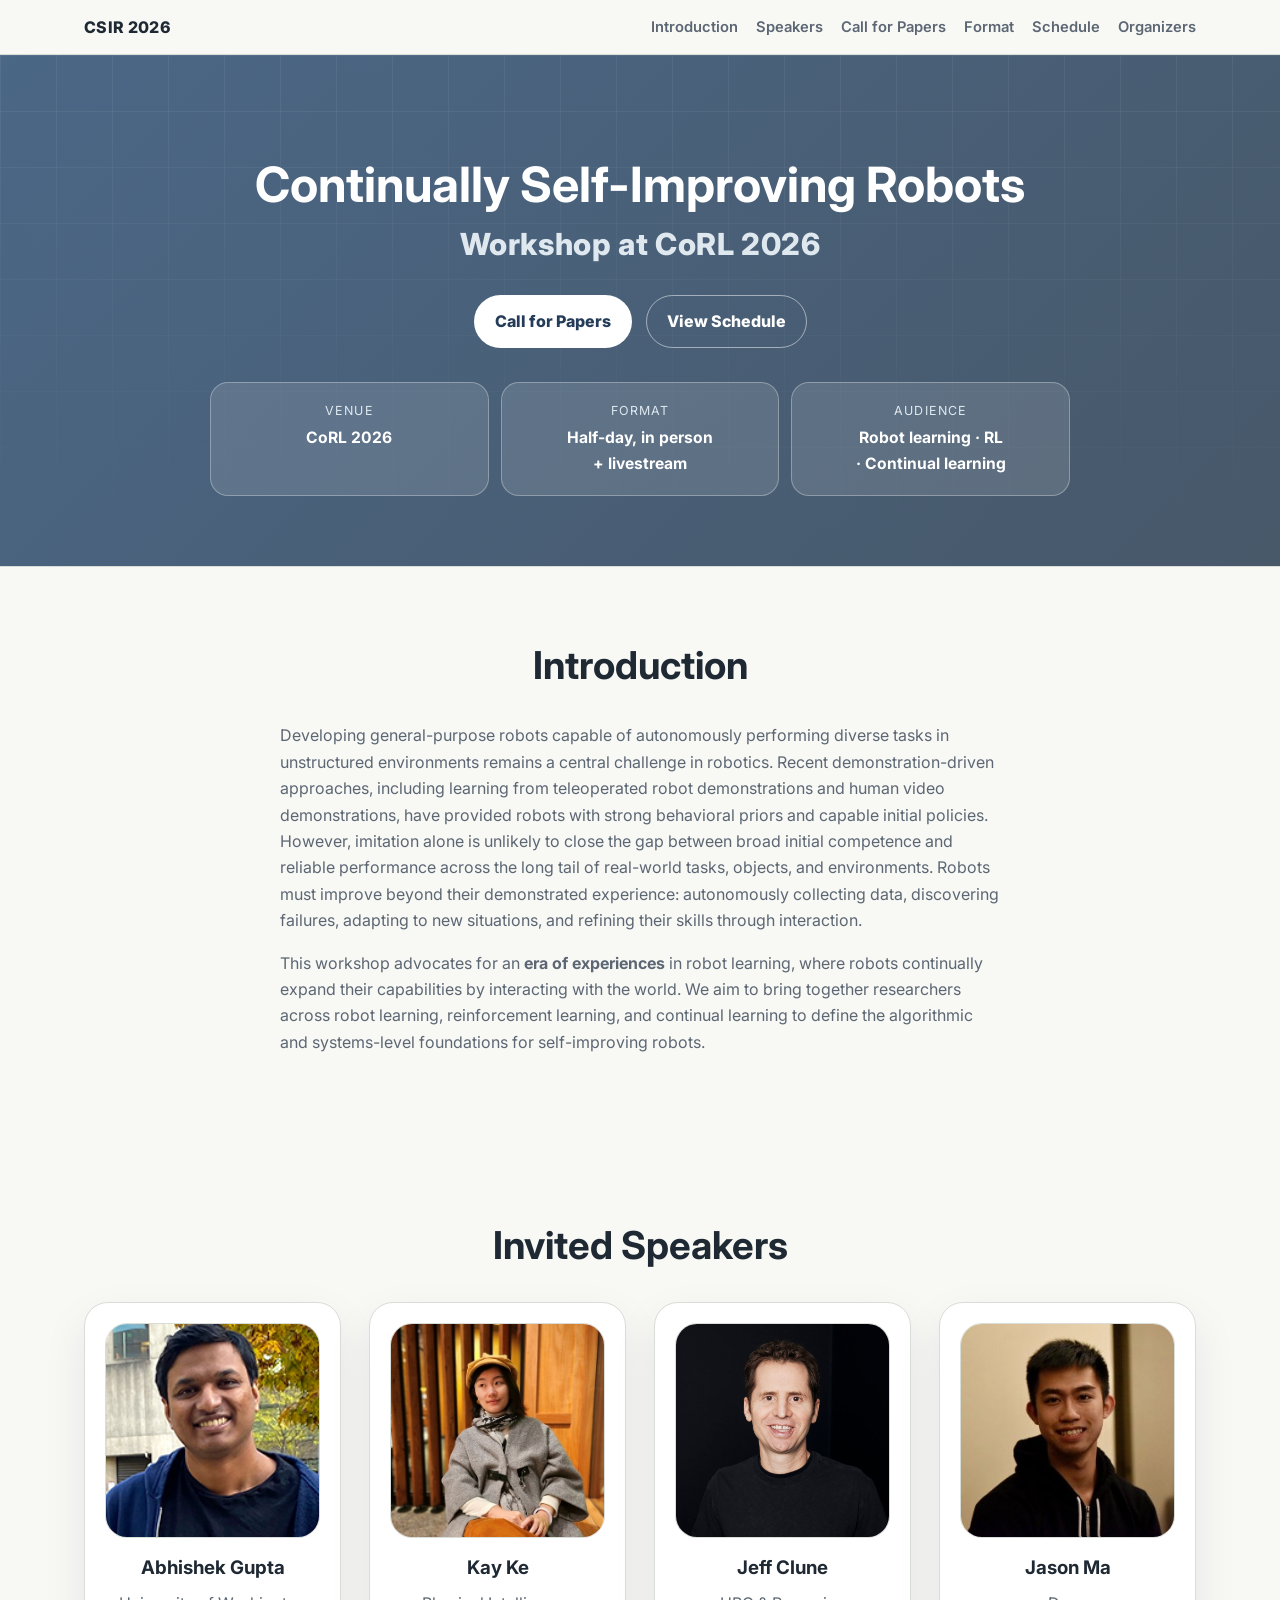
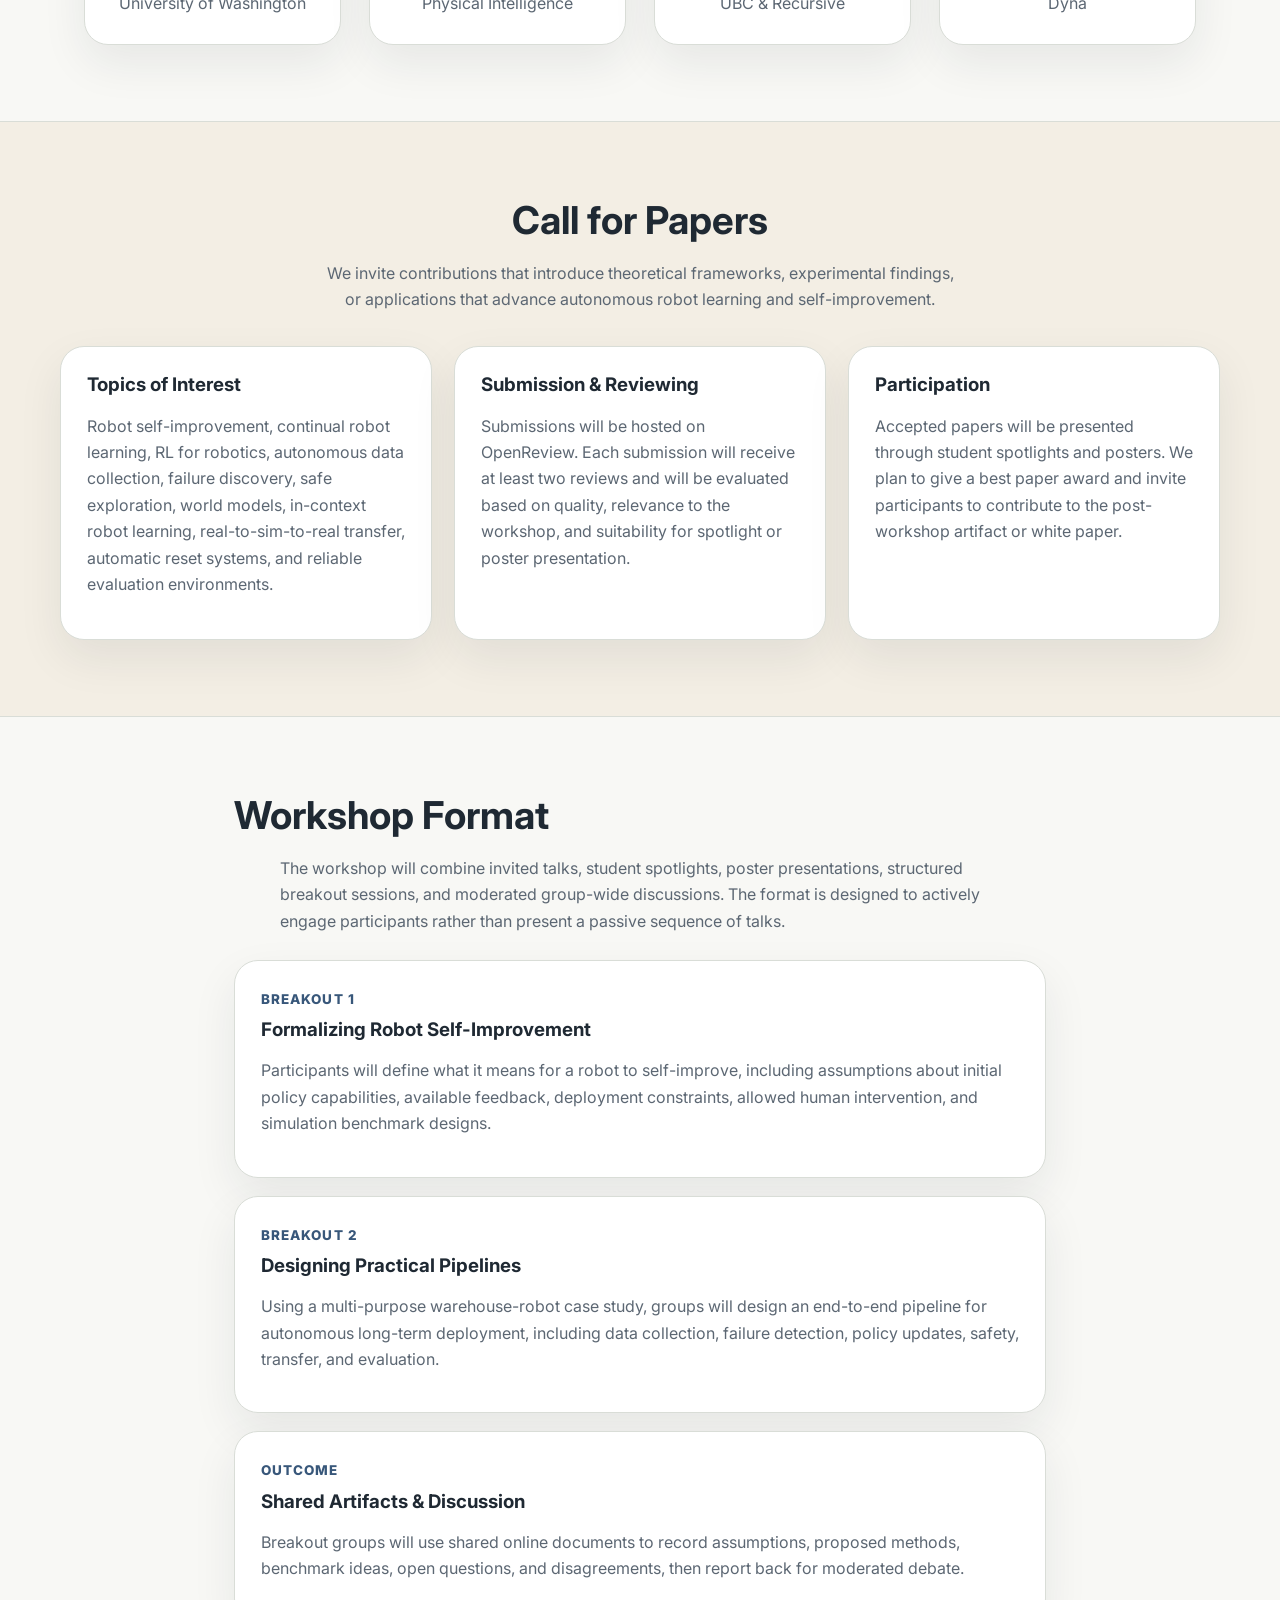
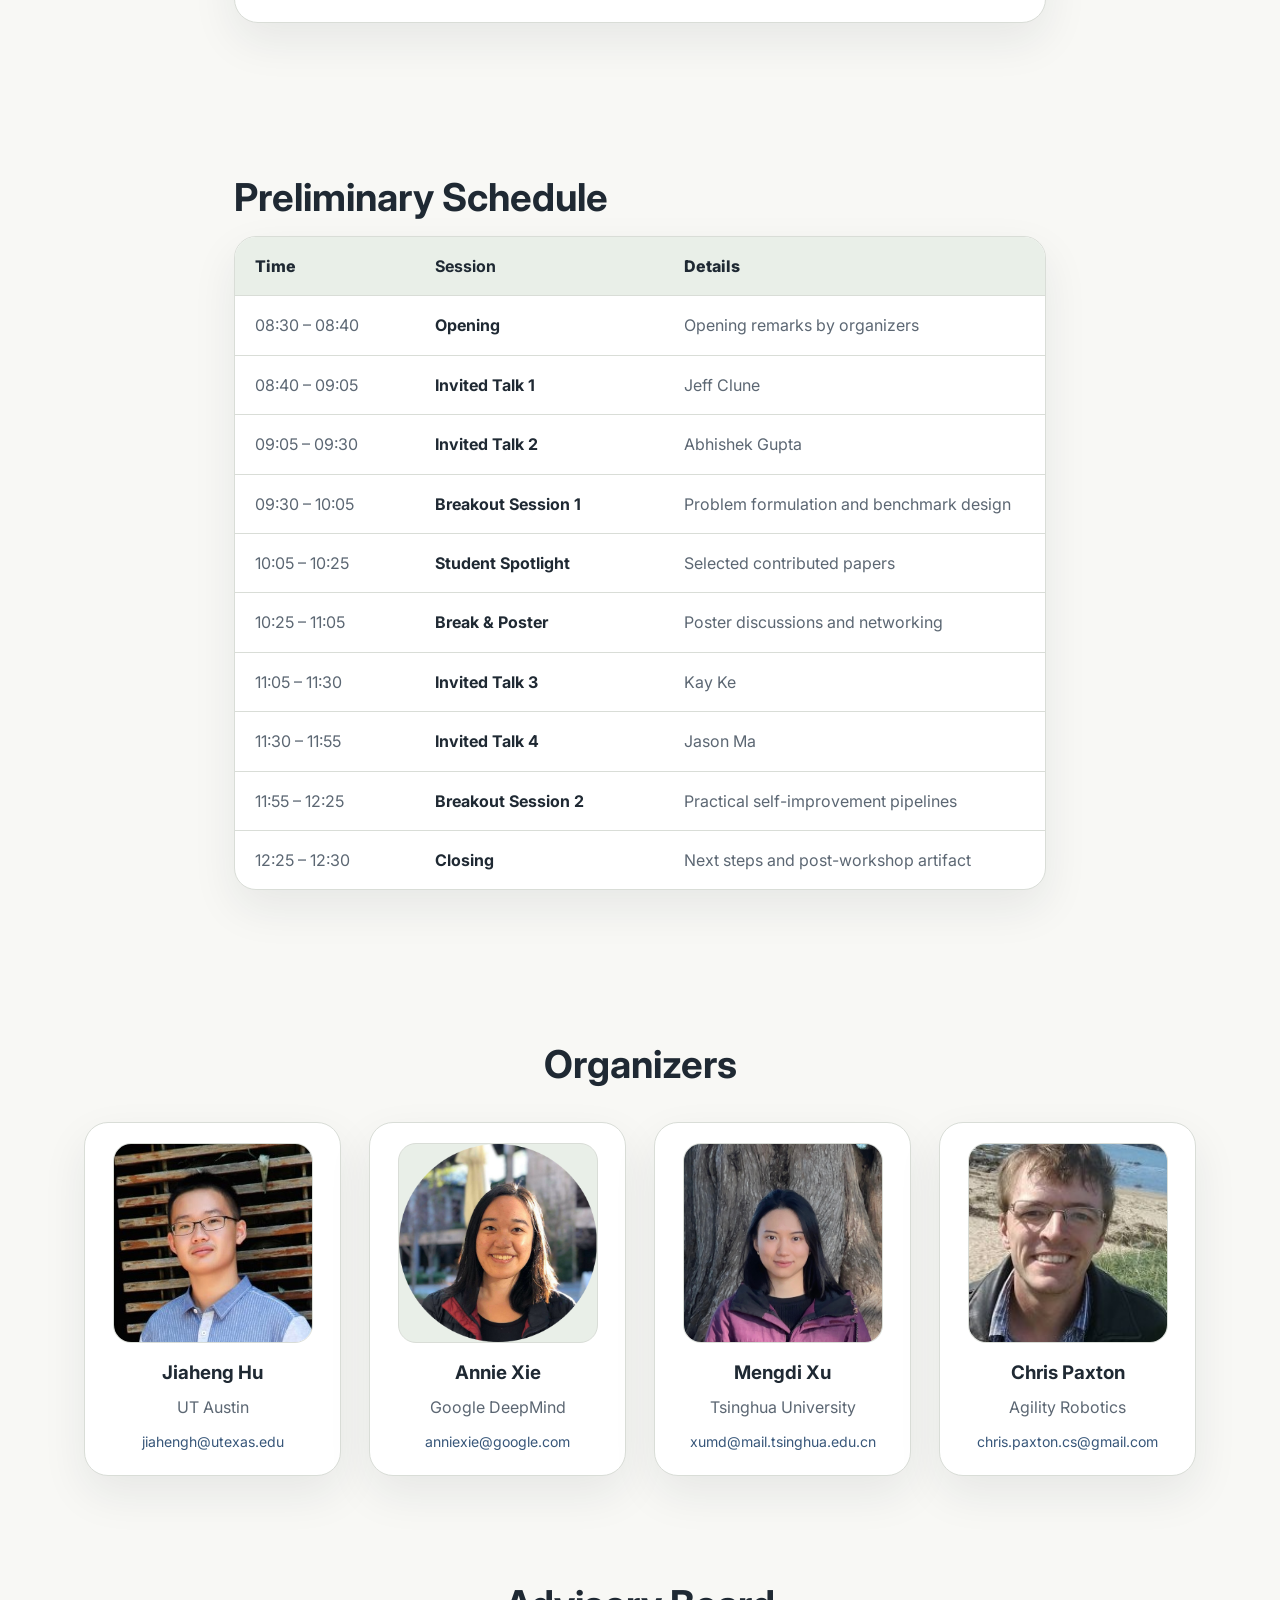
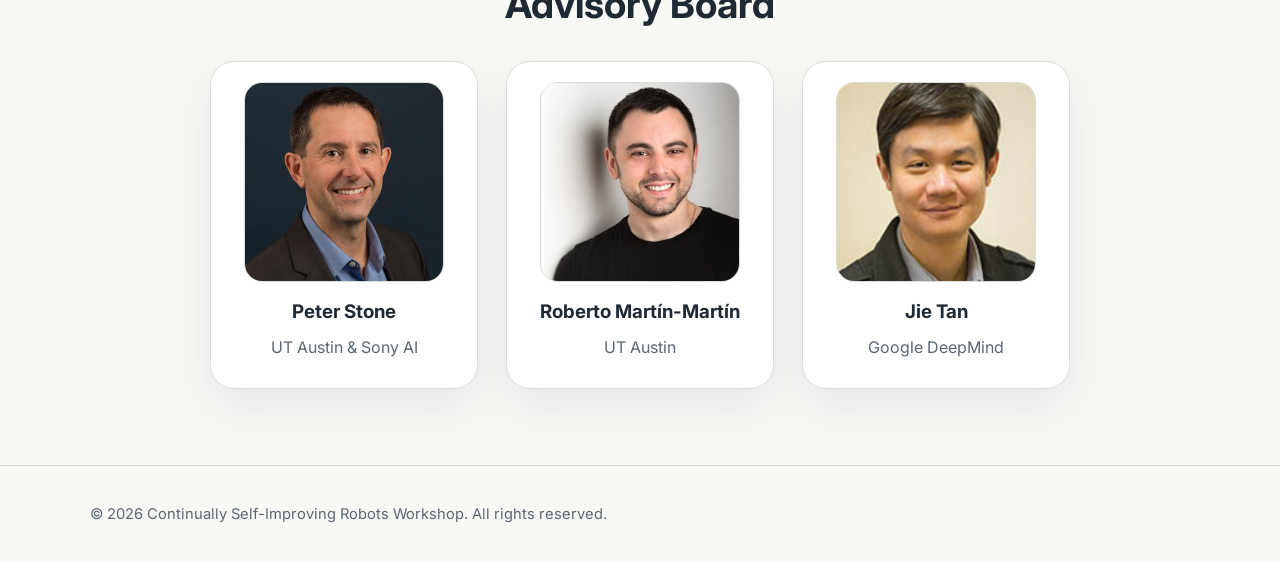
==== index.html @ 2ffcecb0 "update format" ====
<!DOCTYPE html>
<html lang="en">
 <head>
  <meta charset="utf-8"/>
  <meta content="width=device-width, initial-scale=1.0" name="viewport"/>
  <title>
   Continually Self-Improving Robots Workshop | CoRL 2026
  </title>
  <meta content="CoRL 2026 workshop on Continually Self-Improving Robots." name="description"/>
  <link href="https://fonts.googleapis.com" rel="preconnect"/>
  <link crossorigin="" href="https://fonts.gstatic.com" rel="preconnect"/>
  <link href="https://fonts.googleapis.com/css2?family=Inter:wght@400;500;600;700;800&amp;display=swap" rel="stylesheet"/>
  <link href="styles.css" rel="stylesheet"/>
  <style id="headshot-card-style">
   .headshot {
  width: 100%;
  aspect-ratio: 1 / 1;
  object-fit: cover;
  border-radius: 18px;
  border: 1px solid var(--line, #d9ddd7);
  background: var(--accent, #e9efe8);
  margin-bottom: 16px;
  display: block;
}
.speaker-card .headshot {
  border-radius: 22px;
}
.person .avatar {
  display: none;
}
  </style>
 
<style id="larger-headshots">
/* Larger images for speakers, organizers, and advisory board */
.people-grid{
  gap: 28px;
}
.person{
  padding: 20px;
}
.headshot{
  width: 100%;
  max-width: 200px;
  margin: 0 auto 18px auto;
  display:block;
}
.speaker-card .headshot{
  max-width: 320px;
}
.person h3{
  margin-top: 10px;
}
</style>

</head>
 <body>
  <header class="site-header">
   <nav class="navbar">
    <a class="brand" href="#top">
     CSIR 2026
    </a>
    <button aria-expanded="false" aria-label="Toggle navigation" class="nav-toggle">
     ☰
    </button>
    <div class="nav-links">
     <a href="#about">
      Introduction
     </a>
     <!-- <a href="#topics">
      Topics
     </a> -->
     <a href="#speakers">
      Speakers
     </a>
     <a href="#cfp">
      Call for Papers
     </a>
     <a href="#format">
      Format
     </a>
     <a href="#schedule">
      Schedule
     </a>
     <a href="#organizers">
      Organizers
     </a>
    </div>
   </nav>
  </header>
  <main id="top">
   <section class="hero">
    <div aria-hidden="true" class="hero-bg">
    </div>
    <div class="hero-content">
     <h1>
      Continually Self-Improving Robots
     </h1>
     <p class="workshop-title">
      Workshop at CoRL 2026
     </p>
     <div class="hero-actions">
      <a class="button primary" href="#cfp">
       Call for Papers
      </a>
      <a class="button secondary" href="#schedule">
       View Schedule
      </a>
     </div>
     <div class="meta-grid">
      <div>
       <span>
        Venue
       </span>
       <strong>
        CoRL 2026
       </strong>
      </div>
      <div>
       <span>
        Format
       </span>
       <strong>
        Half-day, in person + livestream
       </strong>
      </div>
      <div>
       <span>
        Audience
       </span>
       <strong>
        Robot learning · RL · Continual learning
       </strong>
      </div>
     </div>
    </div>
   </section>
   <section class="section narrow" id="about">
    <div class="section-heading">
     <h2>
      Introduction
     </h2>
    </div>
    <p>
     Developing general-purpose robots capable of autonomously performing diverse tasks in unstructured environments remains a central challenge in robotics. Recent demonstration-driven approaches, including learning from teleoperated robot demonstrations and human video demonstrations, have provided robots with strong behavioral priors and capable initial policies. However, imitation alone is unlikely to close the gap between broad initial competence and reliable performance across the long tail of real-world tasks, objects, and environments. Robots must improve beyond their demonstrated experience: autonomously collecting data, discovering failures, adapting to new situations, and refining their skills through interaction.
    </p>
    <p>
     This workshop advocates for an
     <strong>
      era of experiences
     </strong>
     in robot learning, where robots continually expand their capabilities by interacting with the world. We aim to bring together researchers across robot learning, reinforcement learning, and continual learning to define the algorithmic and systems-level foundations for self-improving robots.
    </p>
   </section>
   <!-- <section class="section" id="topics">
    <div class="section-heading">
     <h2>
      Core Challenges &amp; Research Questions
     </h2>
     <p>
      We focus on two stepping stones toward scalable robot self-improvement.
     </p>
    </div>
    <div class="cards two-col">
     <article class="card">
      <div class="card-number">
       01
      </div>
      <h3>
       Formalizing Robot Self-Improvement
      </h3>
      <p>
       What does it mean for a robot to improve itself after deployment?
      </p>
      <ul>
       <li>
        Initial capabilities and policy assumptions
       </li>
       <li>
        Available feedback: rewards, corrections, language, interaction signals
       </li>
       <li>
        Operational constraints: resets, safety, human intervention, hardware wear
       </li>
       <li>
        Objectives: success, improvement rate, robustness, autonomy, sample efficiency
       </li>
       <li>
        Long-horizon settings: fixed suites, open-ended distributions, continual deployment
       </li>
      </ul>
     </article>
     <article class="card">
      <div class="card-number">
       02
      </div>
      <h3>
       Building Practical Self-Improvement Pipelines
      </h3>
      <p>
       How can the full self-improvement loop be implemented on real robotic systems?
      </p>
      <ul>
       <li>
        Reinforcement learning, online imitation, active learning, and self-supervised learning
       </li>
       <li>
        In-context learning, model-based planning, world models, and autonomous curricula
       </li>
       <li>
        Failure discovery, uncertainty-driven data collection, and data curation
       </li>
       <li>
        Safe exploration, real-to-sim-to-real transfer, logging, resets, and evaluation infrastructure
       </li>
       <li>
        Metrics for autonomy, robustness, safety, generalization, and data efficiency
       </li>
      </ul>
     </article>
    </div>
   </section> -->
   <section class="section" id="speakers">
    <div class="section-heading">
     <h2>
      Invited Speakers
     </h2>
    </div>
    <div class="people-grid">
     <div class="person speaker-card">
      <img alt="Abhishek Gupta headshot" class="headshot" onerror="this.style.display='none'; this.nextElementSibling.style.display='grid';" src="images/abhishek-gupta.jpg"/>
      <div class="avatar">
       AG
      </div>
      <h3>
       Abhishek Gupta
      </h3>
      <p>
       University of Washington
      </p>
     </div>
     <div class="person speaker-card">
      <img alt="Kay Ke headshot" class="headshot" onerror="this.style.display='none'; this.nextElementSibling.style.display='grid';" src="images/kay-ke.jpg"/>
      <div class="avatar">
       KK
      </div>
      <h3>
       Kay Ke
      </h3>
      <p>
       Physical Intelligence
      </p>
     </div>
     <div class="person speaker-card">
      <img alt="Jeff Clune headshot" class="headshot" onerror="this.style.display='none'; this.nextElementSibling.style.display='grid';" src="images/jeff-clune.jpg"/>
      <div class="avatar">
       JC
      </div>
      <h3>
       Jeff Clune
      </h3>
      <p>
       UBC &amp; Recursive
      </p>
     </div>
     <div class="person speaker-card">
      <img alt="Jason Ma headshot" class="headshot" onerror="this.style.display='none'; this.nextElementSibling.style.display='grid';" src="images/jason-ma.jpg"/>
      <div class="avatar">
       JM
      </div>
      <h3>
       Jason Ma
      </h3>
      <p>
       Dyna
      </p>
     </div>
    </div>
   </section>
   <section class="section accent-section" id="cfp">
    <div class="section-heading">
     <h2>
      Call for Papers
     </h2>
     <p>
      We invite contributions that introduce theoretical frameworks, experimental findings, or applications that advance autonomous robot learning and self-improvement.
     </p>
    </div>
    <div class="cards three-col">
     <article class="mini-card">
      <h3>
       Topics of Interest
      </h3>
      <p>
       Robot self-improvement, continual robot learning, RL for robotics, autonomous data collection, failure discovery, safe exploration, world models, in-context robot learning, real-to-sim-to-real transfer, automatic reset systems, and reliable evaluation environments.
      </p>
     </article>
     <article class="mini-card">
      <h3>
       Submission &amp; Reviewing
      </h3>
      <p>
       Submissions will be hosted on OpenReview. Each submission will receive at least two reviews and will be evaluated based on quality, relevance to the workshop, and suitability for spotlight or poster presentation.
      </p>
     </article>
     <article class="mini-card">
      <h3>
       Participation
      </h3>
      <p>
       Accepted papers will be presented through student spotlights and posters. We plan to give a best paper award and invite participants to contribute to the post-workshop artifact or white paper.
      </p>
     </article>
    </div>
   </section>
   <section class="section narrow" id="format">
    <h2>
     Workshop Format
    </h2>
    <p>
     The workshop will combine invited talks, student spotlights, poster presentations, structured breakout sessions, and moderated group-wide discussions. The format is designed to actively engage participants rather than present a passive sequence of talks.
    </p>
    <div class="timeline">
     <div class="timeline-item">
      <span>
       Breakout 1
      </span>
      <h3>
       Formalizing Robot Self-Improvement
      </h3>
      <p>
       Participants will define what it means for a robot to self-improve, including assumptions about initial policy capabilities, available feedback, deployment constraints, allowed human intervention, and simulation benchmark designs.
      </p>
     </div>
     <div class="timeline-item">
      <span>
       Breakout 2
      </span>
      <h3>
       Designing Practical Pipelines
      </h3>
      <p>
       Using a multi-purpose warehouse-robot case study, groups will design an end-to-end pipeline for autonomous long-term deployment, including data collection, failure detection, policy updates, safety, transfer, and evaluation.
      </p>
     </div>
     <div class="timeline-item">
      <span>
       Outcome
      </span>
      <h3>
       Shared Artifacts &amp; Discussion
      </h3>
      <p>
       Breakout groups will use shared online documents to record assumptions, proposed methods, benchmark ideas, open questions, and disagreements, then report back for moderated debate.
      </p>
     </div>
    </div>
   </section>
   <section class="section narrow" id="schedule">
    <h2>
     Preliminary Schedule
    </h2>
    <div aria-label="Workshop schedule" class="schedule-table" role="table">
     <div class="schedule-row header" role="row">
      <div>
       Time
      </div>
      <div>
       Session
      </div>
      <div>
       Details
      </div>
     </div>
     <div class="schedule-row">
      <div>
       08:30 – 08:40
      </div>
      <div>
       Opening
      </div>
      <div>
       Opening remarks by organizers
      </div>
     </div>
     <div class="schedule-row">
      <div>
       08:40 – 09:05
      </div>
      <div>
       Invited Talk 1
      </div>
      <div>
       Jeff Clune
      </div>
     </div>
     <div class="schedule-row">
      <div>
       09:05 – 09:30
      </div>
      <div>
       Invited Talk 2
      </div>
      <div>
       Abhishek Gupta
      </div>
     </div>
     <div class="schedule-row">
      <div>
       09:30 – 10:05
      </div>
      <div>
       Breakout Session 1
      </div>
      <div>
       Problem formulation and benchmark design
      </div>
     </div>
     <div class="schedule-row">
      <div>
       10:05 – 10:25
      </div>
      <div>
       Student Spotlight
      </div>
      <div>
       Selected contributed papers
      </div>
     </div>
     <div class="schedule-row">
      <div>
       10:25 – 11:05
      </div>
      <div>
       Break &amp; Poster
      </div>
      <div>
       Poster discussions and networking
      </div>
     </div>
     <div class="schedule-row">
      <div>
       11:05 – 11:30
      </div>
      <div>
       Invited Talk 3
      </div>
      <div>
       Kay Ke
      </div>
     </div>
     <div class="schedule-row">
      <div>
       11:30 – 11:55
      </div>
      <div>
       Invited Talk 4
      </div>
      <div>
       Jason Ma
      </div>
     </div>
     <div class="schedule-row">
      <div>
       11:55 – 12:25
      </div>
      <div>
       Breakout Session 2
      </div>
      <div>
       Practical self-improvement pipelines
      </div>
     </div>
     <div class="schedule-row">
      <div>
       12:25 – 12:30
      </div>
      <div>
       Closing
      </div>
      <div>
       Next steps and post-workshop artifact
      </div>
     </div>
    </div>
   </section>
   <section class="section" id="organizers">
    <div class="section-heading">
     <h2>
      Organizers
     </h2>
    </div>
    <div class="people-grid">
     <div class="person">
      <img alt="Jiaheng Hu headshot" class="headshot" onerror="this.style.display='none'; this.nextElementSibling.style.display='grid';" src="images/jiaheng-hu.jpg"/>
      <div class="avatar">
       JH
      </div>
      <h3>
       Jiaheng Hu
      </h3>
      <p>
       UT Austin
      </p>
      <a href="mailto:jiahengh@utexas.edu">
       jiahengh@utexas.edu
      </a>
     </div>
     <div class="person">
      <img alt="Annie Xie headshot" class="headshot" onerror="this.style.display='none'; this.nextElementSibling.style.display='grid';" src="images/annie-xie.jpg"/>
      <div class="avatar">
       AX
      </div>
      <h3>
       Annie Xie
      </h3>
      <p>
       Google DeepMind
      </p>
      <a href="mailto:anniexie@google.com">
       anniexie@google.com
      </a>
     </div>
     <div class="person">
      <img alt="Mengdi Xu headshot" class="headshot" onerror="this.style.display='none'; this.nextElementSibling.style.display='grid';" src="images/mengdi-xu.jpg"/>
      <div class="avatar">
       MX
      </div>
      <h3>
       Mengdi Xu
      </h3>
      <p>
       Tsinghua University
      </p>
      <a href="mailto:xumd@mail.tsinghua.edu.cn">
       xumd@mail.tsinghua.edu.cn
      </a>
     </div>
     <div class="person">
      <img alt="Chris Paxton headshot" class="headshot" onerror="this.style.display='none'; this.nextElementSibling.style.display='grid';" src="images/chris-paxton.jpg"/>
      <div class="avatar">
       CP
      </div>
      <h3>
       Chris Paxton
      </h3>
      <p>
       Agility Robotics
      </p>
      <a href="mailto:chris.paxton.cs@gmail.com">
       chris.paxton.cs@gmail.com
      </a>
     </div>
    </div>
   </section>
   <section class="section compact" id="advisory">
    <div class="section-heading">
     <h2>
      Advisory Board
     </h2>
    </div>
    <div class="people-grid advisory-grid">
     <div class="person">
      <img alt="Peter Stone headshot" class="headshot" onerror="this.style.display='none'; this.nextElementSibling.style.display='grid';" src="images/peter-stone.jpg"/>
      <div class="avatar">
       PS
      </div>
      <h3>
       Peter Stone
      </h3>
      <p>
       UT Austin &amp; Sony AI
      </p>
     </div>
     <div class="person">
      <img alt="Roberto Martín-Martín headshot" class="headshot" onerror="this.style.display='none'; this.nextElementSibling.style.display='grid';" src="images/roberto.jpg"/>
      <div class="avatar">
       RM
      </div>
      <h3>
       Roberto Martín-Martín
      </h3>
      <p>
       UT Austin
      </p>
     </div>
     <div class="person">
      <img alt="Jie Tan headshot" class="headshot" onerror="this.style.display='none'; this.nextElementSibling.style.display='grid';" src="images/jie-tan.jpg"/>
      <div class="avatar">
       JT
      </div>
      <h3>
       Jie Tan
      </h3>
      <p>
       Google DeepMind
      </p>
     </div>
    </div>
   </section>
  </main>
  <footer class="footer">
   <p>
    © 2026 Continually Self-Improving Robots Workshop. All rights reserved.
   </p>
  </footer>
  <script src="script.js">
  </script>
 </body>
</html>
---- styles.css ----
:root {
  --bg: #f8f8f5;
  --paper: #ffffff;
  --ink: #1f2933;
  --muted: #5c6773;
  --line: #d9ddd7;
  --primary: #38577a;
  --primary-dark: #243c5a;
  --accent: #e9efe8;
  --warm: #f3eee4;
  --shadow: 0 18px 45px rgba(31, 41, 51, 0.08);
}

* { box-sizing: border-box; }
html { scroll-behavior: smooth; }
body {
  margin: 0;
  font-family: "Inter", Arial, sans-serif;
  color: var(--ink);
  background: var(--bg);
  line-height: 1.65;
}
h1, h2, h3, .subtitle, .section-heading p, .meta-grid strong {
  text-wrap: balance;
}
p, li {
  text-wrap: pretty;
}
a { color: var(--primary); text-decoration: none; }
a:hover { color: var(--primary-dark); }

.site-header {
  position: sticky;
  top: 0;
  z-index: 10;
  background: rgba(248, 248, 245, 0.92);
  backdrop-filter: blur(14px);
  border-bottom: 1px solid var(--line);
}
.navbar {
  max-width: 1160px;
  margin: 0 auto;
  padding: 14px 24px;
  display: flex;
  align-items: center;
  justify-content: space-between;
  gap: 24px;
}
.brand { font-weight: 800; letter-spacing: 0.02em; color: var(--ink); }
.nav-links { display: flex; flex-wrap: wrap; gap: 18px; font-size: 0.92rem; font-weight: 600; }
.nav-links a { color: var(--muted); }
.nav-links a:hover { color: var(--primary-dark); }
.nav-toggle { display: none; border: 0; background: transparent; font-size: 1.5rem; }

.hero {
  position: relative;
  overflow: hidden;
  padding: 104px 24px 70px;
  border-bottom: 1px solid var(--line);
  background:
    linear-gradient(135deg, rgba(56, 87, 122, 0.90), rgba(42, 62, 82, 0.86)),
    radial-gradient(circle at 18% 22%, rgba(255,255,255,0.22), transparent 28%),
    linear-gradient(45deg, transparent 47%, rgba(255,255,255,0.08) 48%, rgba(255,255,255,0.08) 52%, transparent 53%);
  color: white;
}
.hero-bg {
  position: absolute;
  inset: 0;
  opacity: 0.22;
  background-image:
    linear-gradient(rgba(255,255,255,0.28) 1px, transparent 1px),
    linear-gradient(90deg, rgba(255,255,255,0.28) 1px, transparent 1px);
  background-size: 56px 56px;
  mask-image: linear-gradient(to bottom, black, transparent 95%);
}
.hero-content { position: relative; max-width: 1160px; margin: 0 auto; text-align: center; }
.eyebrow { margin: 0 0 12px; font-weight: 800; letter-spacing: 0.13em; text-transform: uppercase; color: #dfe8ef; }
.workshop-title {
  margin: 16px auto 0;
  color: #dfe8ef;
  font-size: clamp(1.2rem, 2.4vw, 1.9rem);
  font-weight: 800;
  letter-spacing: 0.02em;
  line-height: 1.1;
  text-align: center;
}
h1 { margin: 0; font-size: clamp(1.9rem, 3.8vw, 3.2rem); line-height: 1.08; }
.subtitle { margin: 24px auto 0; max-width: 860px; font-size: clamp(1.06rem, 1.8vw, 1.22rem); color: #edf2f5; }
.hero-actions { margin: 34px 0 30px; display: flex; justify-content: center; gap: 14px; flex-wrap: wrap; }
.button { display: inline-flex; align-items: center; justify-content: center; padding: 12px 20px; border-radius: 999px; font-weight: 800; border: 1px solid rgba(255,255,255,0.5); }
.button.primary { background: #fff; color: var(--primary-dark); }
.button.secondary { color: #fff; }
.meta-grid { margin: 34px auto 0; display: grid; grid-template-columns: repeat(3, 1fr); gap: 12px; max-width: 860px; }
.meta-grid div { padding: 18px; border: 1px solid rgba(255,255,255,0.3); border-radius: 18px; background: rgba(255,255,255,0.12); }
.meta-grid span { display: block; font-size: 0.78rem; letter-spacing: 0.09em; text-transform: uppercase; color: #dfe8ef; }
.meta-grid strong { display: block; margin-top: 4px; font-size: 0.98rem; }

.section { max-width: 1160px; margin: 0 auto; padding: 76px 24px; }
.section.narrow { max-width: 860px; }
.section.compact { padding-top: 30px; }
.section-heading { text-align: center; max-width: 760px; margin: 0 auto 34px; }
h2 { margin: 0 0 16px; font-size: clamp(1.8rem, 3.6vw, 2.4rem); line-height: 1.18; }
h3 { margin: 0 0 10px; line-height: 1.25; }
p { color: var(--muted); max-width: 72ch; }
.section.narrow > p { margin-left: auto; margin-right: auto; }
.card p, .mini-card p, .timeline-item p, .person p, .section-heading p { max-width: none; }
.section > p:first-of-type { margin-top: 0; }

.cards { display: grid; gap: 22px; }
.two-col { grid-template-columns: repeat(2, minmax(0, 1fr)); }
.three-col { grid-template-columns: repeat(3, minmax(0, 1fr)); }
.card, .mini-card, .person, .timeline-item {
  background: var(--paper);
  border: 1px solid var(--line);
  border-radius: 24px;
  box-shadow: var(--shadow);
}
.card { padding: 30px; }
.card-number { width: 42px; height: 42px; border-radius: 50%; display: grid; place-items: center; background: var(--accent); color: var(--primary-dark); font-weight: 800; margin-bottom: 18px; }
ul { padding-left: 19px; color: var(--muted); }
li { margin-bottom: 8px; }
.accent-section { max-width: none; background: var(--warm); border-top: 1px solid var(--line); border-bottom: 1px solid var(--line); }
.accent-section .section-heading, .accent-section .cards { max-width: 1160px; margin-left: auto; margin-right: auto; }
.mini-card { padding: 26px; }

.timeline { display: grid; gap: 18px; margin-top: 26px; }
.timeline-item { padding: 24px 26px; }
.timeline-item span { display: inline-block; margin-bottom: 8px; color: var(--primary); font-weight: 800; font-size: 0.84rem; letter-spacing: 0.08em; text-transform: uppercase; }

.placeholder-grid, .people-grid { display: grid; grid-template-columns: repeat(4, minmax(0, 1fr)); gap: 18px; }
.person { padding: 24px; text-align: center; }
.person.small { box-shadow: none; }
.avatar { width: 70px; height: 70px; border-radius: 50%; display: grid; place-items: center; margin: 0 auto 16px; background: var(--accent); color: var(--primary-dark); font-weight: 800; }
.placeholder .avatar { background: #eef0ef; color: #79828b; }
.person p { margin: 0 0 8px; }
.person a { font-size: 0.88rem; overflow-wrap: anywhere; }
.advisory-grid {
  max-width: 860px;
  margin: 0 auto;
  grid-template-columns: repeat(3, minmax(0, 1fr));
}

.schedule-table { overflow: hidden; border: 1px solid var(--line); border-radius: 22px; background: var(--paper); box-shadow: var(--shadow); }
.schedule-row { display: grid; grid-template-columns: 0.95fr 1.35fr 2fr; gap: 18px; padding: 16px 20px; border-bottom: 1px solid var(--line); color: var(--muted); }
.schedule-row:last-child { border-bottom: 0; }
.schedule-row.header { background: var(--accent); color: var(--ink); font-weight: 800; }
.schedule-row div:nth-child(2) { color: var(--ink); font-weight: 700; }
.schedule-row.header div:nth-child(2) { color: var(--ink); }

.footer { text-align: center; padding: 36px 24px; border-top: 1px solid var(--line); color: var(--muted); }
.footer p { margin: 0; font-size: 0.92rem; }

@media (max-width: 850px) {
  .nav-toggle { display: block; }
  .nav-links { display: none; width: 100%; flex-direction: column; padding-top: 14px; }
  .nav-links.open { display: flex; }
  .navbar { flex-wrap: wrap; }
  .meta-grid, .two-col, .three-col, .placeholder-grid, .people-grid, .advisory-grid { grid-template-columns: 1fr; }
  .schedule-row { grid-template-columns: 1fr; gap: 3px; }
  .hero { padding-top: 84px; }
}

@media (min-width: 980px) {
  h1, .subtitle { white-space: nowrap; }
}
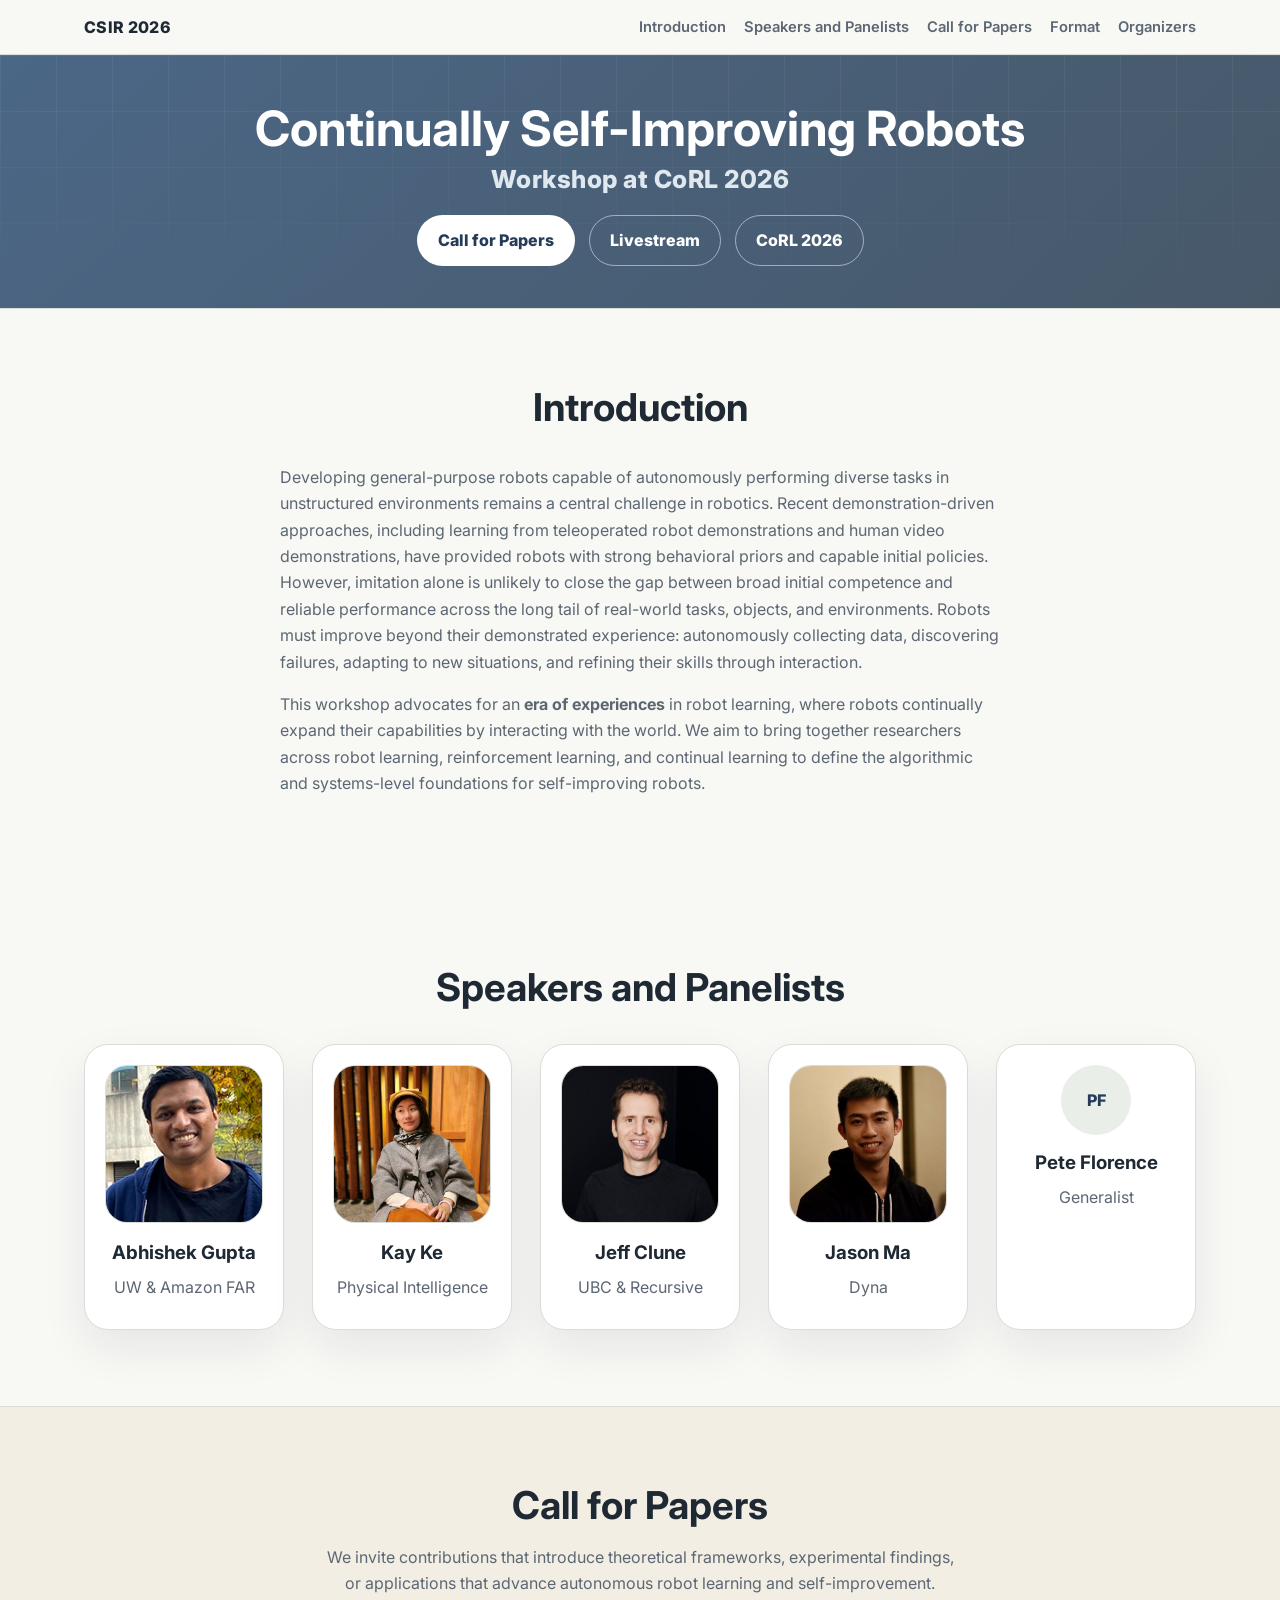
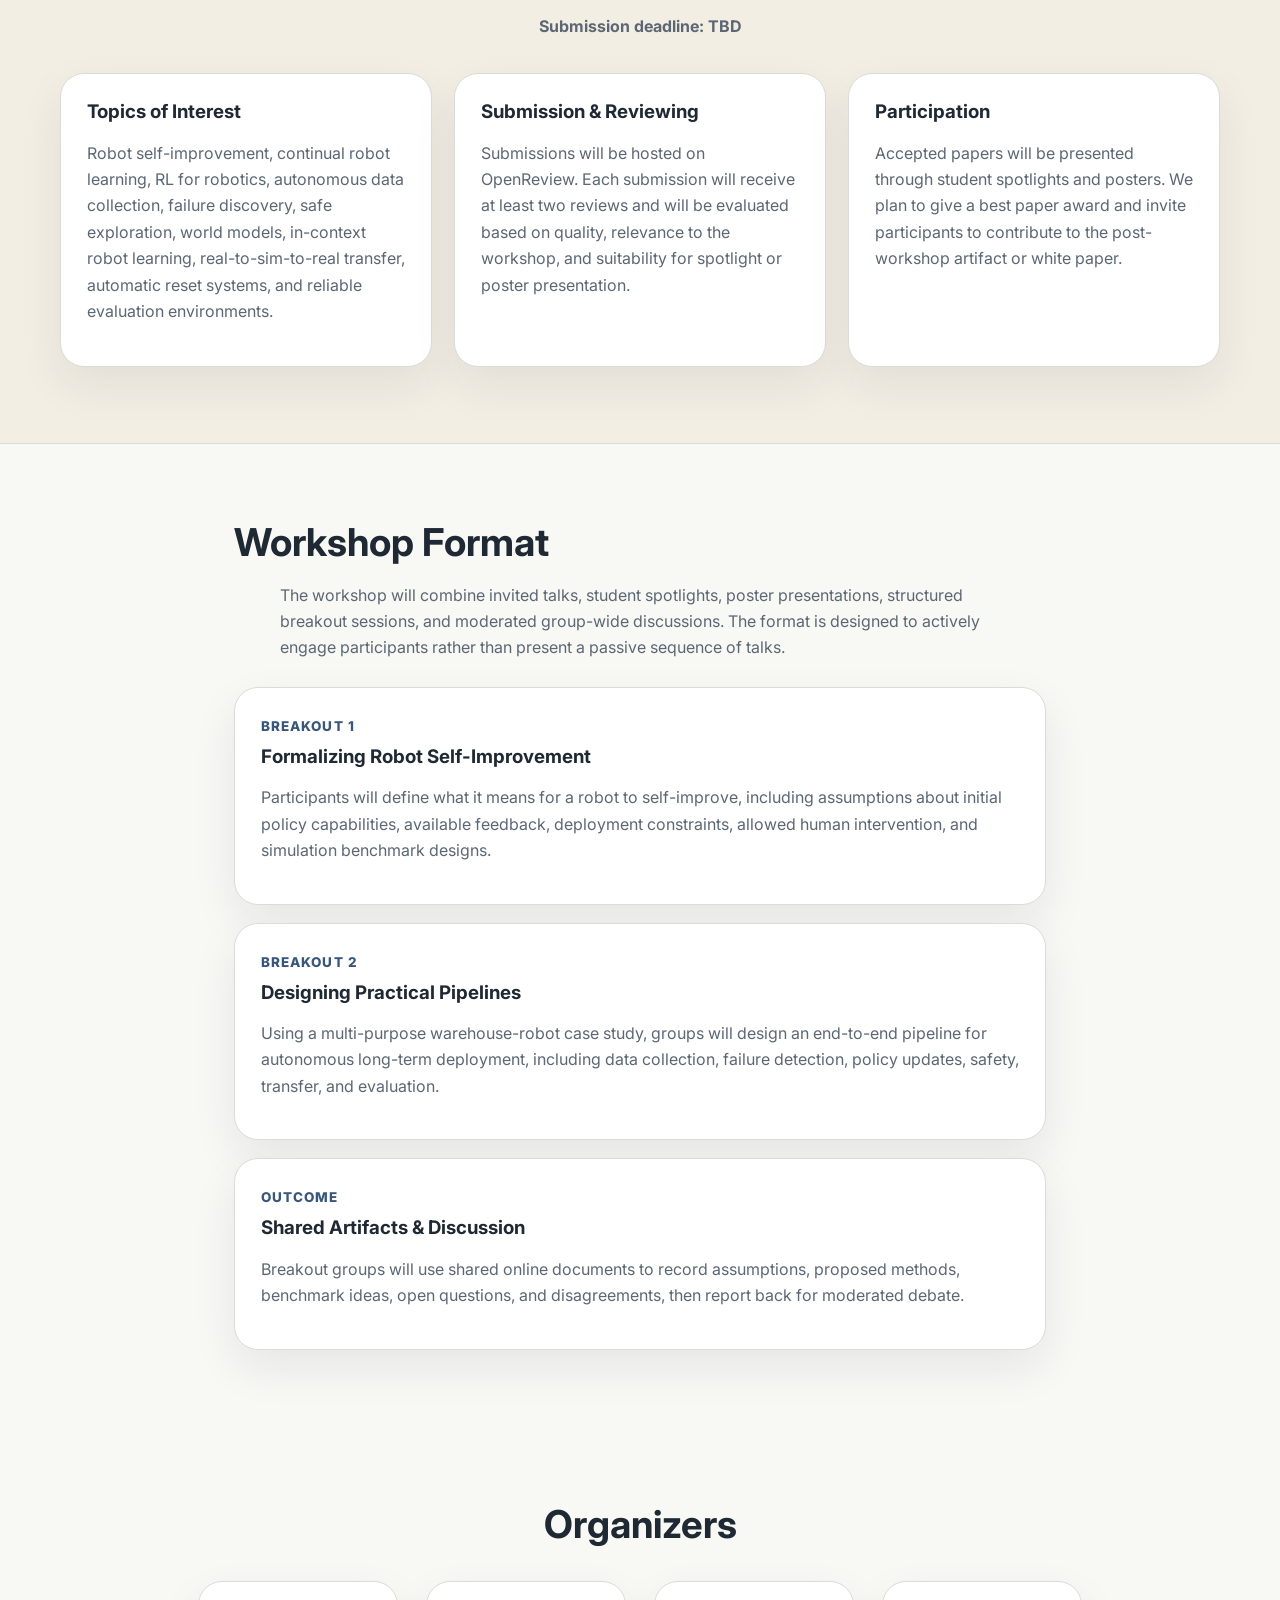
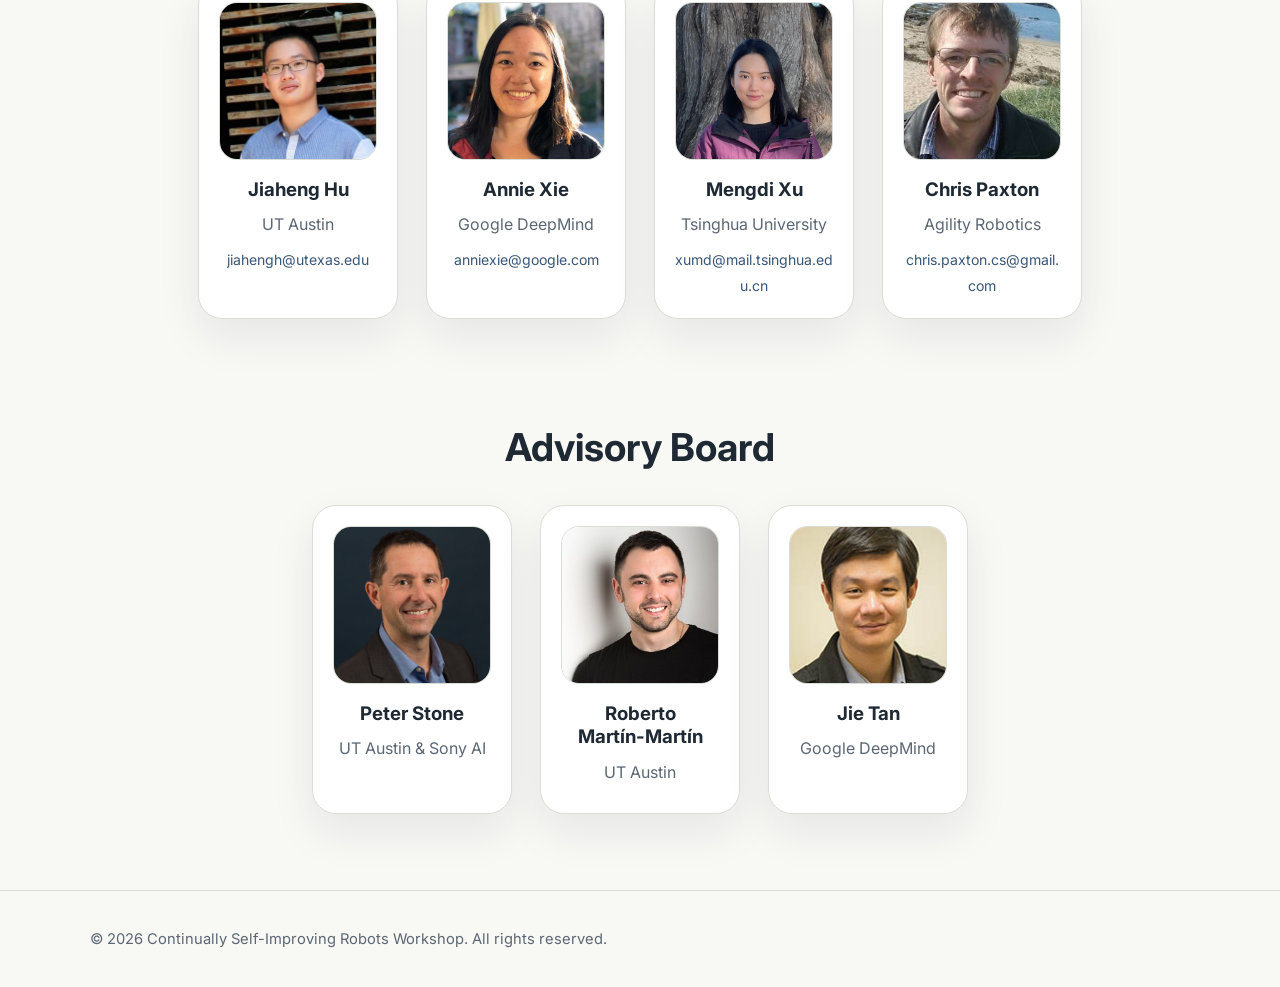
==== commit 84f872de: "update" ====
--- a/index.html
+++ b/index.html
@@ -40,12 +40,12 @@
 }
 .headshot{
   width: 100%;
-  max-width: 200px;
+  max-width: 160px;
   margin: 0 auto 18px auto;
   display:block;
 }
 .speaker-card .headshot{
-  max-width: 320px;
+  max-width: 160px;
 }
 .person h3{
   margin-top: 10px;
@@ -70,7 +70,7 @@
       Topics
      </a> -->
      <a href="#speakers">
-      Speakers
+      Speakers and Panelists
      </a>
      <a href="#cfp">
       Call for Papers
@@ -78,9 +78,9 @@
      <a href="#format">
       Format
      </a>
-     <a href="#schedule">
+     <!-- <a href="#schedule">
       Schedule
-     </a>
+     </a> -->
      <a href="#organizers">
       Organizers
      </a>
@@ -102,35 +102,15 @@
       <a class="button primary" href="#cfp">
        Call for Papers
       </a>
-      <a class="button secondary" href="#schedule">
+      <a class="button secondary" href="">
+       Livestream
+      </a>
+      <a class="button secondary" href="https://2026.corl.org/" rel="noopener noreferrer" target="_blank">
+       CoRL 2026
+      </a>
+      <!-- <a class="button secondary" href="#schedule">
        View Schedule
-      </a>
-     </div>
-     <div class="meta-grid">
-      <div>
-       <span>
-        Venue
-       </span>
-       <strong>
-        CoRL 2026
-       </strong>
-      </div>
-      <div>
-       <span>
-        Format
-       </span>
-       <strong>
-        Half-day, in person + livestream
-       </strong>
-      </div>
-      <div>
-       <span>
-        Audience
-       </span>
-       <strong>
-        Robot learning · RL · Continual learning
-       </strong>
-      </div>
+      </a> -->
      </div>
     </div>
    </section>
@@ -222,7 +202,7 @@
    <section class="section" id="speakers">
     <div class="section-heading">
      <h2>
-      Invited Speakers
+      Speakers and Panelists
      </h2>
     </div>
     <div class="people-grid">
@@ -235,7 +215,7 @@
        Abhishek Gupta
       </h3>
       <p>
-       University of Washington
+       UW & Amazon FAR
       </p>
      </div>
      <div class="person speaker-card">
@@ -274,6 +254,18 @@
        Dyna
       </p>
      </div>
+     <div class="person speaker-card">
+      <img alt="Pete Florence headshot" class="headshot" onerror="this.style.display='none'; this.nextElementSibling.style.display='grid';" src="https://www.peteflorence.com/img/pete-crop-compressed.jpg"/>
+      <div class="avatar">
+       PF
+      </div>
+      <h3>
+       Pete Florence
+      </h3>
+      <p>
+       Generalist
+      </p>
+     </div>
     </div>
    </section>
    <section class="section accent-section" id="cfp">
@@ -283,6 +275,9 @@
      </h2>
      <p>
       We invite contributions that introduce theoretical frameworks, experimental findings, or applications that advance autonomous robot learning and self-improvement.
+     </p>
+     <p>
+      <strong>Submission deadline: TBD</strong>
      </p>
     </div>
     <div class="cards three-col">
@@ -355,134 +350,14 @@
      </div>
     </div>
    </section>
-   <section class="section narrow" id="schedule">
+   <!-- <section class="section narrow" id="schedule">
     <h2>
-     Preliminary Schedule
+     Schedule
     </h2>
-    <div aria-label="Workshop schedule" class="schedule-table" role="table">
-     <div class="schedule-row header" role="row">
-      <div>
-       Time
-      </div>
-      <div>
-       Session
-      </div>
-      <div>
-       Details
-      </div>
-     </div>
-     <div class="schedule-row">
-      <div>
-       08:30 – 08:40
-      </div>
-      <div>
-       Opening
-      </div>
-      <div>
-       Opening remarks by organizers
-      </div>
-     </div>
-     <div class="schedule-row">
-      <div>
-       08:40 – 09:05
-      </div>
-      <div>
-       Invited Talk 1
-      </div>
-      <div>
-       Jeff Clune
-      </div>
-     </div>
-     <div class="schedule-row">
-      <div>
-       09:05 – 09:30
-      </div>
-      <div>
-       Invited Talk 2
-      </div>
-      <div>
-       Abhishek Gupta
-      </div>
-     </div>
-     <div class="schedule-row">
-      <div>
-       09:30 – 10:05
-      </div>
-      <div>
-       Breakout Session 1
-      </div>
-      <div>
-       Problem formulation and benchmark design
-      </div>
-     </div>
-     <div class="schedule-row">
-      <div>
-       10:05 – 10:25
-      </div>
-      <div>
-       Student Spotlight
-      </div>
-      <div>
-       Selected contributed papers
-      </div>
-     </div>
-     <div class="schedule-row">
-      <div>
-       10:25 – 11:05
-      </div>
-      <div>
-       Break &amp; Poster
-      </div>
-      <div>
-       Poster discussions and networking
-      </div>
-     </div>
-     <div class="schedule-row">
-      <div>
-       11:05 – 11:30
-      </div>
-      <div>
-       Invited Talk 3
-      </div>
-      <div>
-       Kay Ke
-      </div>
-     </div>
-     <div class="schedule-row">
-      <div>
-       11:30 – 11:55
-      </div>
-      <div>
-       Invited Talk 4
-      </div>
-      <div>
-       Jason Ma
-      </div>
-     </div>
-     <div class="schedule-row">
-      <div>
-       11:55 – 12:25
-      </div>
-      <div>
-       Breakout Session 2
-      </div>
-      <div>
-       Practical self-improvement pipelines
-      </div>
-     </div>
-     <div class="schedule-row">
-      <div>
-       12:25 – 12:30
-      </div>
-      <div>
-       Closing
-      </div>
-      <div>
-       Next steps and post-workshop artifact
-      </div>
-     </div>
-    </div>
-   </section>
+    <p>
+     TBD
+    </p>
+   </section> -->
    <section class="section" id="organizers">
     <div class="section-heading">
      <h2>
@@ -506,7 +381,7 @@
       </a>
      </div>
      <div class="person">
-      <img alt="Annie Xie headshot" class="headshot" onerror="this.style.display='none'; this.nextElementSibling.style.display='grid';" src="images/annie-xie.jpg"/>
+      <img alt="Annie Xie headshot" class="headshot" onerror="this.style.display='none'; this.nextElementSibling.style.display='grid';" src="images/annie-xie-square.jpg"/>
       <div class="avatar">
        AX
       </div>
--- a/styles.css
+++ b/styles.css
@@ -20,7 +20,7 @@
   background: var(--bg);
   line-height: 1.65;
 }
-h1, h2, h3, .subtitle, .section-heading p, .meta-grid strong {
+h1, h2, h3, .subtitle, .section-heading p {
   text-wrap: balance;
 }
 p, li {
@@ -55,7 +55,7 @@
 .hero {
   position: relative;
   overflow: hidden;
-  padding: 104px 24px 70px;
+  padding: 48px 24px 42px;
   border-bottom: 1px solid var(--line);
   background:
     linear-gradient(135deg, rgba(56, 87, 122, 0.90), rgba(42, 62, 82, 0.86)),
@@ -76,9 +76,9 @@
 .hero-content { position: relative; max-width: 1160px; margin: 0 auto; text-align: center; }
 .eyebrow { margin: 0 0 12px; font-weight: 800; letter-spacing: 0.13em; text-transform: uppercase; color: #dfe8ef; }
 .workshop-title {
-  margin: 16px auto 0;
+  margin: 10px auto 0;
   color: #dfe8ef;
-  font-size: clamp(1.2rem, 2.4vw, 1.9rem);
+  font-size: clamp(1.15rem, 2vw, 1.55rem);
   font-weight: 800;
   letter-spacing: 0.02em;
   line-height: 1.1;
@@ -86,15 +86,10 @@
 }
 h1 { margin: 0; font-size: clamp(1.9rem, 3.8vw, 3.2rem); line-height: 1.08; }
 .subtitle { margin: 24px auto 0; max-width: 860px; font-size: clamp(1.06rem, 1.8vw, 1.22rem); color: #edf2f5; }
-.hero-actions { margin: 34px 0 30px; display: flex; justify-content: center; gap: 14px; flex-wrap: wrap; }
-.button { display: inline-flex; align-items: center; justify-content: center; padding: 12px 20px; border-radius: 999px; font-weight: 800; border: 1px solid rgba(255,255,255,0.5); }
+.hero-actions { margin: 22px 0 0; display: flex; justify-content: center; gap: 14px; flex-wrap: wrap; }
+.button { display: inline-flex; align-items: center; justify-content: center; padding: 11px 20px; border-radius: 999px; font-weight: 800; border: 1px solid rgba(255,255,255,0.5); }
 .button.primary { background: #fff; color: var(--primary-dark); }
 .button.secondary { color: #fff; }
-.meta-grid { margin: 34px auto 0; display: grid; grid-template-columns: repeat(3, 1fr); gap: 12px; max-width: 860px; }
-.meta-grid div { padding: 18px; border: 1px solid rgba(255,255,255,0.3); border-radius: 18px; background: rgba(255,255,255,0.12); }
-.meta-grid span { display: block; font-size: 0.78rem; letter-spacing: 0.09em; text-transform: uppercase; color: #dfe8ef; }
-.meta-grid strong { display: block; margin-top: 4px; font-size: 0.98rem; }
-
 .section { max-width: 1160px; margin: 0 auto; padding: 76px 24px; }
 .section.narrow { max-width: 860px; }
 .section.compact { padding-top: 30px; }
@@ -128,6 +123,11 @@
 .timeline-item span { display: inline-block; margin-bottom: 8px; color: var(--primary); font-weight: 800; font-size: 0.84rem; letter-spacing: 0.08em; text-transform: uppercase; }
 
 .placeholder-grid, .people-grid { display: grid; grid-template-columns: repeat(4, minmax(0, 1fr)); gap: 18px; }
+#speakers .people-grid { grid-template-columns: repeat(5, minmax(0, 1fr)); }
+#organizers .people-grid {
+  max-width: 884px;
+  margin: 0 auto;
+}
 .person { padding: 24px; text-align: center; }
 .person.small { box-shadow: none; }
 .avatar { width: 70px; height: 70px; border-radius: 50%; display: grid; place-items: center; margin: 0 auto 16px; background: var(--accent); color: var(--primary-dark); font-weight: 800; }
@@ -135,7 +135,7 @@
 .person p { margin: 0 0 8px; }
 .person a { font-size: 0.88rem; overflow-wrap: anywhere; }
 .advisory-grid {
-  max-width: 860px;
+  max-width: 656px;
   margin: 0 auto;
   grid-template-columns: repeat(3, minmax(0, 1fr));
 }
@@ -155,9 +155,9 @@
   .nav-links { display: none; width: 100%; flex-direction: column; padding-top: 14px; }
   .nav-links.open { display: flex; }
   .navbar { flex-wrap: wrap; }
-  .meta-grid, .two-col, .three-col, .placeholder-grid, .people-grid, .advisory-grid { grid-template-columns: 1fr; }
+  .two-col, .three-col, .placeholder-grid, .people-grid, #speakers .people-grid, .advisory-grid { grid-template-columns: 1fr; }
   .schedule-row { grid-template-columns: 1fr; gap: 3px; }
-  .hero { padding-top: 84px; }
+  .hero { padding: 42px 20px 38px; }
 }
 
 @media (min-width: 980px) {
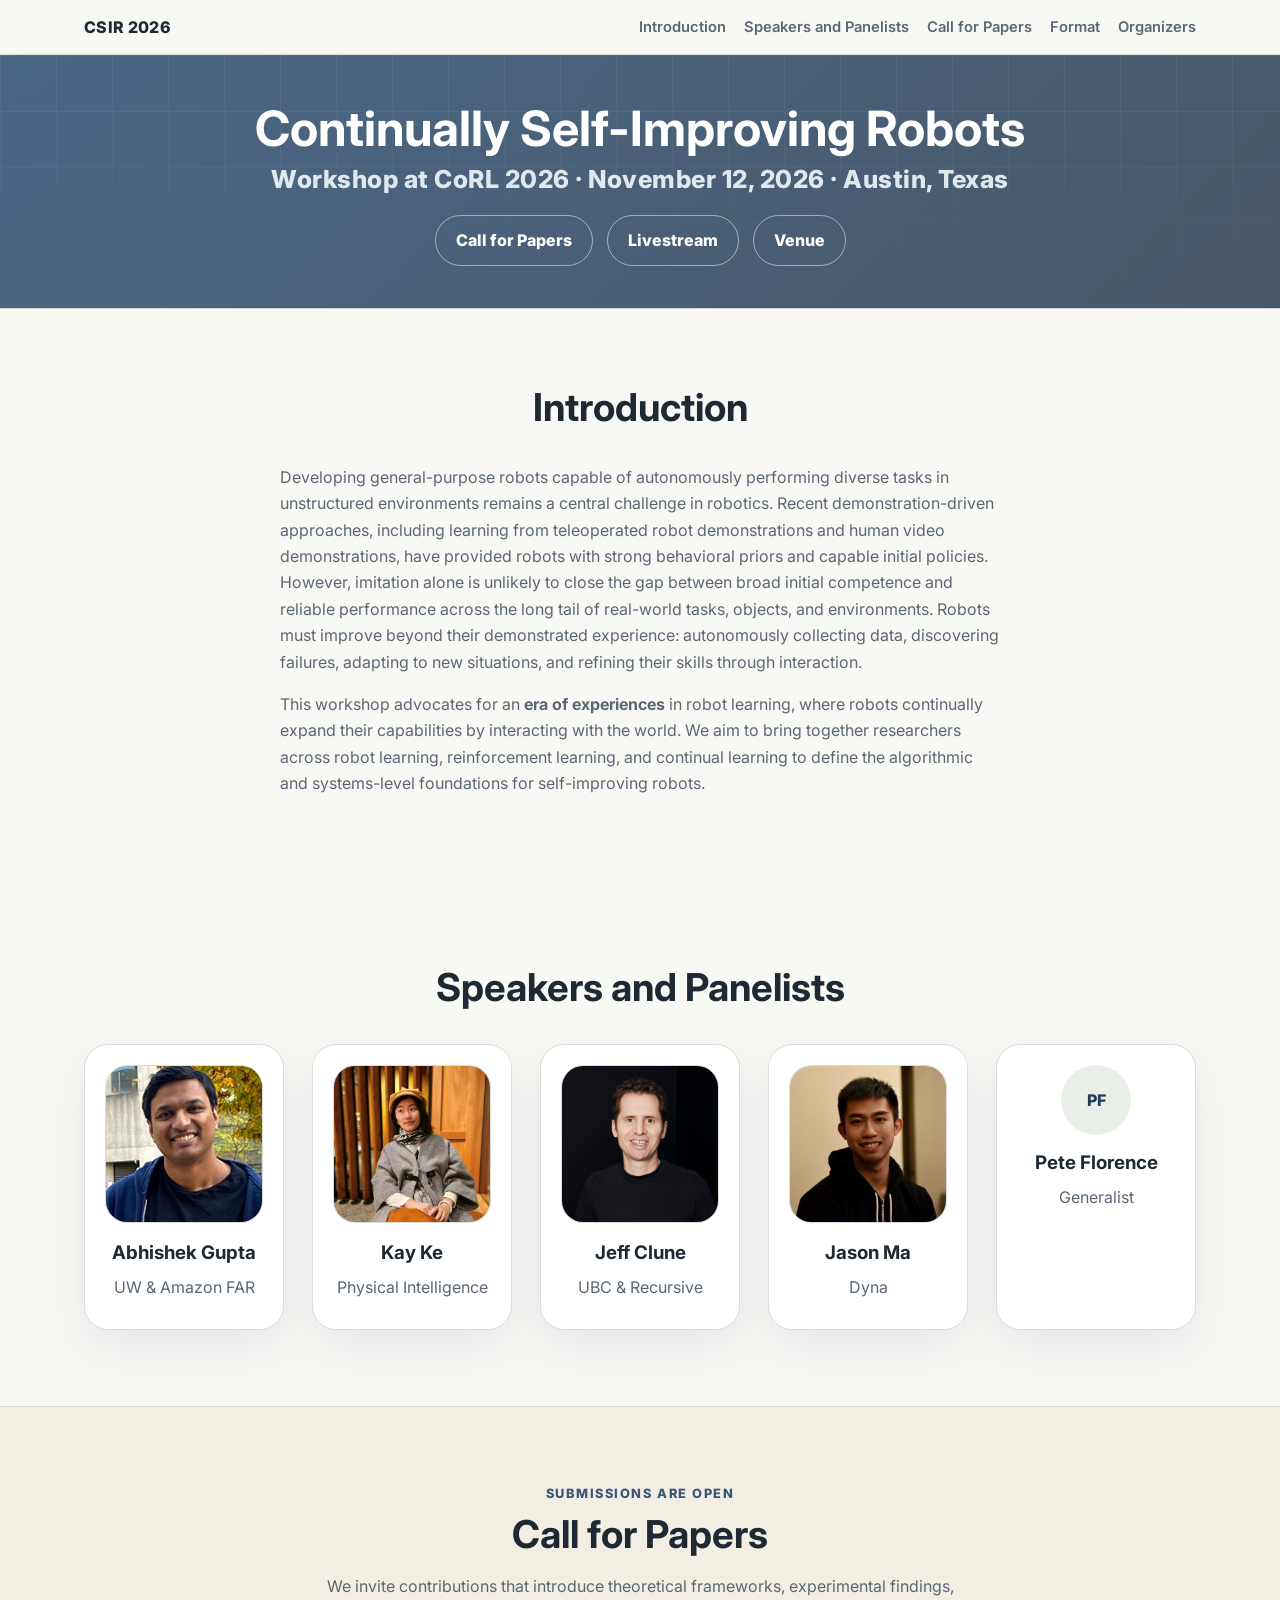
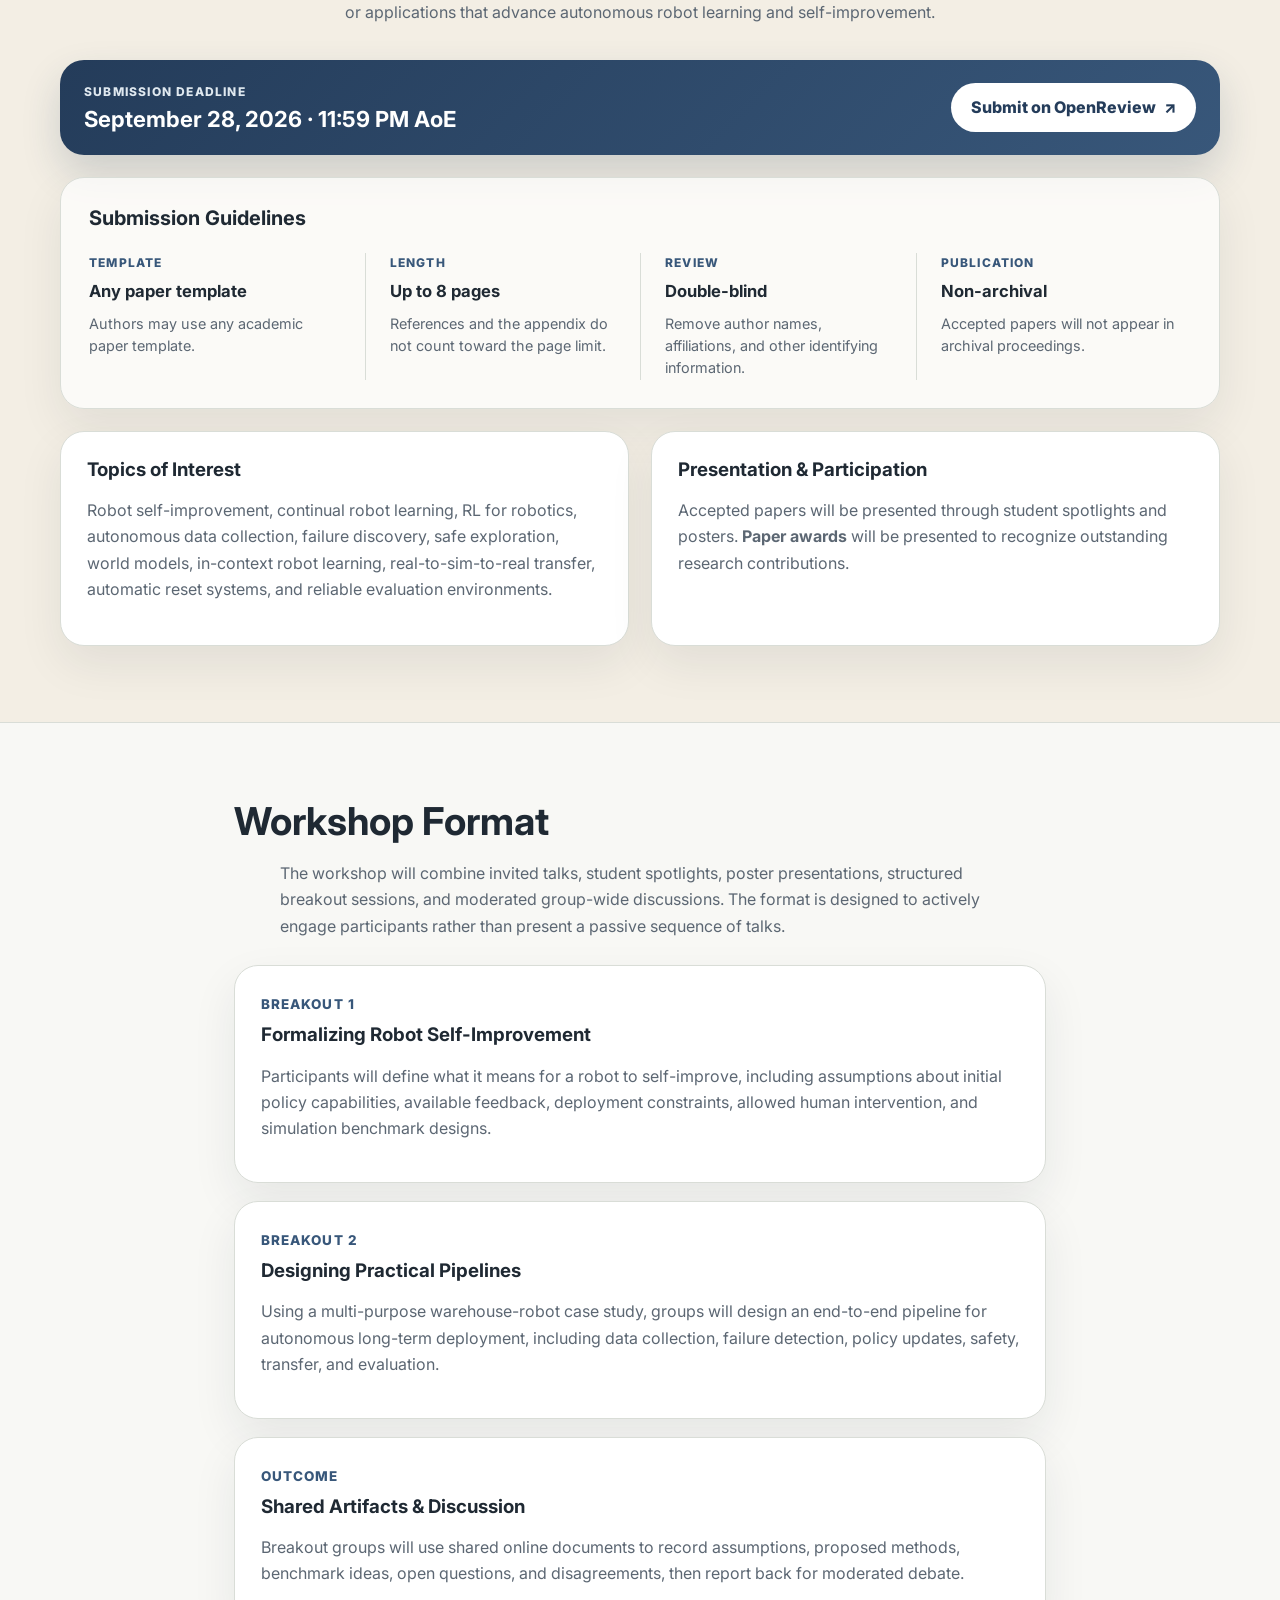
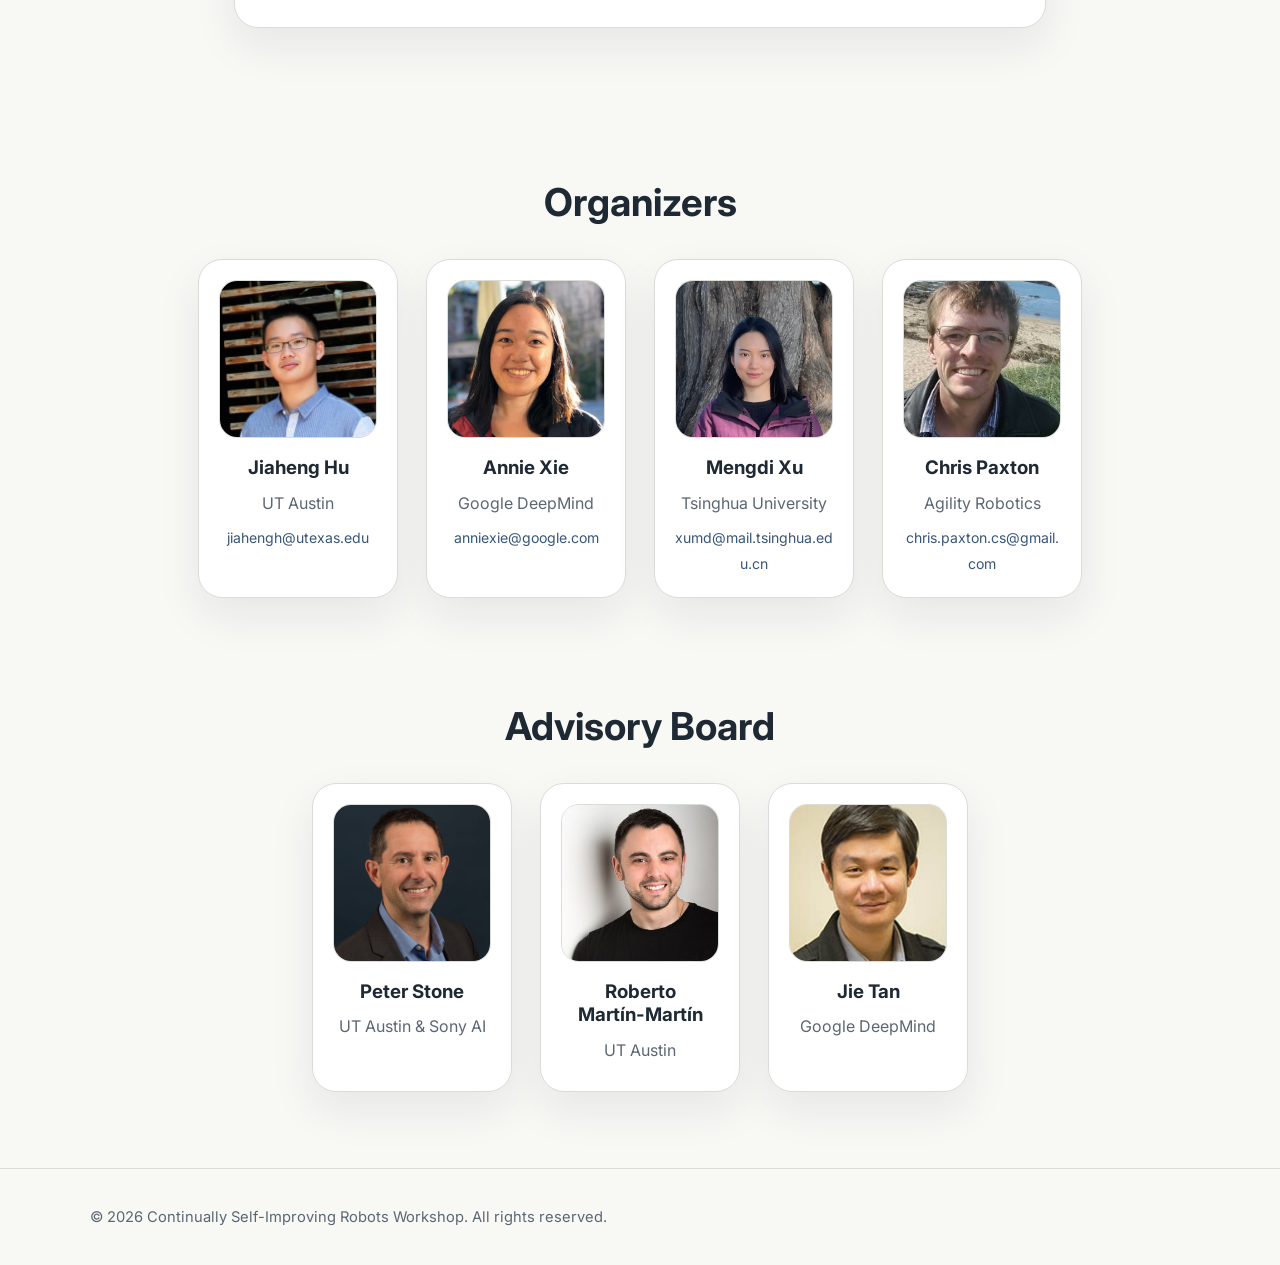
==== commit d27d354e: "updated paper submission call" ====
--- a/index.html
+++ b/index.html
@@ -96,17 +96,17 @@
       Continually Self-Improving Robots
      </h1>
      <p class="workshop-title">
-      Workshop at CoRL 2026
+      Workshop at CoRL 2026 · November 12, 2026 · Austin, Texas
      </p>
      <div class="hero-actions">
-      <a class="button primary" href="#cfp">
+      <a class="button secondary" href="#cfp">
        Call for Papers
       </a>
       <a class="button secondary" href="">
        Livestream
       </a>
       <a class="button secondary" href="https://2026.corl.org/" rel="noopener noreferrer" target="_blank">
-       CoRL 2026
+       Venue
       </a>
       <!-- <a class="button secondary" href="#schedule">
        View Schedule
@@ -212,7 +212,7 @@
        AG
       </div>
       <h3>
-       Abhishek Gupta
+       <a class="name-link" href="https://homes.cs.washington.edu/~abhgupta/" rel="noopener noreferrer" target="_blank">Abhishek Gupta</a>
       </h3>
       <p>
        UW & Amazon FAR
@@ -224,7 +224,7 @@
        KK
       </div>
       <h3>
-       Kay Ke
+       <a class="name-link" href="https://kayke.xyz/" rel="noopener noreferrer" target="_blank">Kay Ke</a>
       </h3>
       <p>
        Physical Intelligence
@@ -236,7 +236,7 @@
        JC
       </div>
       <h3>
-       Jeff Clune
+       <a class="name-link" href="https://jeffclune.com/" rel="noopener noreferrer" target="_blank">Jeff Clune</a>
       </h3>
       <p>
        UBC &amp; Recursive
@@ -248,7 +248,7 @@
        JM
       </div>
       <h3>
-       Jason Ma
+       <a class="name-link" href="https://jasonma2016.github.io/" rel="noopener noreferrer" target="_blank">Jason Ma</a>
       </h3>
       <p>
        Dyna
@@ -260,7 +260,7 @@
        PF
       </div>
       <h3>
-       Pete Florence
+       <a class="name-link" href="https://www.peteflorence.com/" rel="noopener noreferrer" target="_blank">Pete Florence</a>
       </h3>
       <p>
        Generalist
@@ -270,17 +270,57 @@
    </section>
    <section class="section accent-section" id="cfp">
     <div class="section-heading">
+     <p class="section-kicker">
+      Submissions are open
+     </p>
      <h2>
       Call for Papers
      </h2>
      <p>
       We invite contributions that introduce theoretical frameworks, experimental findings, or applications that advance autonomous robot learning and self-improvement.
      </p>
-     <p>
-      <strong>Submission deadline: TBD</strong>
-     </p>
-    </div>
-    <div class="cards three-col">
+    </div>
+    <div class="deadline-banner">
+     <div>
+      <span class="deadline-label">
+       Submission deadline
+      </span>
+      <strong>
+       September 28, 2026 · 11:59 PM AoE
+      </strong>
+     </div>
+     <a class="cfp-button" href="https://openreview.net/group?id=robot-learning.org%2FCoRL%2F2026%2FWorkshop%2FCSIR" rel="noopener noreferrer" target="_blank">
+      Submit on OpenReview <span aria-hidden="true">↗</span>
+     </a>
+    </div>
+    <div class="submission-panel">
+     <h3>
+      Submission Guidelines
+     </h3>
+     <div class="submission-facts">
+      <div class="submission-fact">
+       <span>Template</span>
+       <strong>Any paper template</strong>
+       <p>Authors may use any academic paper template.</p>
+      </div>
+      <div class="submission-fact">
+       <span>Length</span>
+       <strong>Up to 8 pages</strong>
+       <p>References and the appendix do not count toward the page limit.</p>
+      </div>
+      <div class="submission-fact">
+       <span>Review</span>
+       <strong>Double-blind</strong>
+       <p>Remove author names, affiliations, and other identifying information.</p>
+      </div>
+      <div class="submission-fact">
+       <span>Publication</span>
+       <strong>Non-archival</strong>
+       <p>Accepted papers will not appear in archival proceedings.</p>
+      </div>
+     </div>
+    </div>
+    <div class="cards two-col cfp-cards">
      <article class="mini-card">
       <h3>
        Topics of Interest
@@ -291,18 +331,10 @@
      </article>
      <article class="mini-card">
       <h3>
-       Submission &amp; Reviewing
-      </h3>
-      <p>
-       Submissions will be hosted on OpenReview. Each submission will receive at least two reviews and will be evaluated based on quality, relevance to the workshop, and suitability for spotlight or poster presentation.
-      </p>
-     </article>
-     <article class="mini-card">
-      <h3>
-       Participation
-      </h3>
-      <p>
-       Accepted papers will be presented through student spotlights and posters. We plan to give a best paper award and invite participants to contribute to the post-workshop artifact or white paper.
+       Presentation &amp; Participation
+      </h3>
+      <p>
+       Accepted papers will be presented through student spotlights and posters. <strong>Paper awards</strong> will be presented to recognize outstanding research contributions.
       </p>
      </article>
     </div>
@@ -371,7 +403,7 @@
        JH
       </div>
       <h3>
-       Jiaheng Hu
+       <a class="name-link" href="https://jiahenghu.github.io/" rel="noopener noreferrer" target="_blank">Jiaheng Hu</a>
       </h3>
       <p>
        UT Austin
@@ -386,7 +418,7 @@
        AX
       </div>
       <h3>
-       Annie Xie
+       <a class="name-link" href="https://anxie.github.io/" rel="noopener noreferrer" target="_blank">Annie Xie</a>
       </h3>
       <p>
        Google DeepMind
@@ -401,7 +433,7 @@
        MX
       </div>
       <h3>
-       Mengdi Xu
+       <a class="name-link" href="https://www.mengdixu.me/" rel="noopener noreferrer" target="_blank">Mengdi Xu</a>
       </h3>
       <p>
        Tsinghua University
@@ -416,7 +448,7 @@
        CP
       </div>
       <h3>
-       Chris Paxton
+       <a class="name-link" href="https://cpaxton.github.io/" rel="noopener noreferrer" target="_blank">Chris Paxton</a>
       </h3>
       <p>
        Agility Robotics
@@ -440,7 +472,7 @@
        PS
       </div>
       <h3>
-       Peter Stone
+       <a class="name-link" href="https://www.cs.utexas.edu/~pstone/" rel="noopener noreferrer" target="_blank">Peter Stone</a>
       </h3>
       <p>
        UT Austin &amp; Sony AI
@@ -452,7 +484,7 @@
        RM
       </div>
       <h3>
-       Roberto Martín-Martín
+       <a class="name-link" href="https://robertomartinmartin.com/" rel="noopener noreferrer" target="_blank">Roberto Martín-Martín</a>
       </h3>
       <p>
        UT Austin
@@ -464,7 +496,7 @@
        JT
       </div>
       <h3>
-       Jie Tan
+       <a class="name-link" href="https://jie-tan.net/" rel="noopener noreferrer" target="_blank">Jie Tan</a>
       </h3>
       <p>
        Google DeepMind
--- a/styles.css
+++ b/styles.css
@@ -90,6 +90,7 @@
 .button { display: inline-flex; align-items: center; justify-content: center; padding: 11px 20px; border-radius: 999px; font-weight: 800; border: 1px solid rgba(255,255,255,0.5); }
 .button.primary { background: #fff; color: var(--primary-dark); }
 .button.secondary { color: #fff; }
+.button.secondary:hover { background: rgba(255, 255, 255, 0.12); color: #fff; }
 .section { max-width: 1160px; margin: 0 auto; padding: 76px 24px; }
 .section.narrow { max-width: 860px; }
 .section.compact { padding-top: 30px; }
@@ -116,6 +117,42 @@
 li { margin-bottom: 8px; }
 .accent-section { max-width: none; background: var(--warm); border-top: 1px solid var(--line); border-bottom: 1px solid var(--line); }
 .accent-section .section-heading, .accent-section .cards { max-width: 1160px; margin-left: auto; margin-right: auto; }
+.section-kicker { margin: 0 0 8px; color: var(--primary); font-size: 0.8rem; font-weight: 800; letter-spacing: 0.12em; text-transform: uppercase; }
+.deadline-banner {
+  max-width: 1160px;
+  margin: 0 auto 22px;
+  padding: 22px 24px;
+  display: flex;
+  align-items: center;
+  justify-content: space-between;
+  gap: 20px;
+  border-radius: 24px;
+  color: #fff;
+  background: linear-gradient(135deg, var(--primary-dark), var(--primary));
+  box-shadow: 0 18px 38px rgba(36, 60, 90, 0.18);
+}
+.deadline-banner strong { display: block; font-size: clamp(1.12rem, 2vw, 1.38rem); line-height: 1.3; }
+.deadline-label { display: block; margin-bottom: 3px; color: #dfe8ef; font-size: 0.75rem; font-weight: 800; letter-spacing: 0.1em; text-transform: uppercase; }
+.cfp-button { display: inline-flex; align-items: center; justify-content: center; gap: 8px; flex: 0 0 auto; padding: 11px 20px; border-radius: 999px; background: #fff; color: var(--primary-dark); font-weight: 800; }
+.cfp-button:hover { background: var(--accent); color: var(--primary-dark); }
+.submission-panel {
+  max-width: 1160px;
+  margin: 0 auto 22px;
+  padding: 28px;
+  border: 1px solid var(--line);
+  border-radius: 24px;
+  background: rgba(255, 255, 255, 0.72);
+  box-shadow: var(--shadow);
+}
+.submission-panel > h3 { margin-bottom: 22px; font-size: 1.25rem; }
+.submission-facts { display: grid; grid-template-columns: repeat(4, minmax(0, 1fr)); }
+.submission-fact { padding: 0 24px; border-left: 1px solid var(--line); }
+.submission-fact:first-child { padding-left: 0; border-left: 0; }
+.submission-fact:last-child { padding-right: 0; }
+.submission-fact > span { display: block; margin-bottom: 5px; color: var(--primary); font-size: 0.75rem; font-weight: 800; letter-spacing: 0.1em; text-transform: uppercase; }
+.submission-fact strong { display: block; margin-bottom: 7px; color: var(--ink); font-size: 1.04rem; }
+.submission-fact p { margin: 0; font-size: 0.9rem; line-height: 1.55; }
+.cfp-cards { max-width: 1160px; }
 .mini-card { padding: 26px; }
 
 .timeline { display: grid; gap: 18px; margin-top: 26px; }
@@ -134,6 +171,8 @@
 .placeholder .avatar { background: #eef0ef; color: #79828b; }
 .person p { margin: 0 0 8px; }
 .person a { font-size: 0.88rem; overflow-wrap: anywhere; }
+.person .name-link { color: var(--ink); font-size: inherit; }
+.person .name-link:hover { color: var(--primary); text-decoration: underline; text-underline-offset: 3px; }
 .advisory-grid {
   max-width: 656px;
   margin: 0 auto;
@@ -155,7 +194,11 @@
   .nav-links { display: none; width: 100%; flex-direction: column; padding-top: 14px; }
   .nav-links.open { display: flex; }
   .navbar { flex-wrap: wrap; }
-  .two-col, .three-col, .placeholder-grid, .people-grid, #speakers .people-grid, .advisory-grid { grid-template-columns: 1fr; }
+  .two-col, .three-col, .placeholder-grid, .people-grid, #speakers .people-grid, .advisory-grid, .submission-facts { grid-template-columns: 1fr; }
+  .deadline-banner { align-items: flex-start; flex-direction: column; }
+  .submission-fact, .submission-fact:first-child, .submission-fact:last-child { padding: 18px 0; border-left: 0; border-top: 1px solid var(--line); }
+  .submission-fact:first-child { padding-top: 0; border-top: 0; }
+  .submission-fact:last-child { padding-bottom: 0; }
   .schedule-row { grid-template-columns: 1fr; gap: 3px; }
   .hero { padding: 42px 20px 38px; }
 }
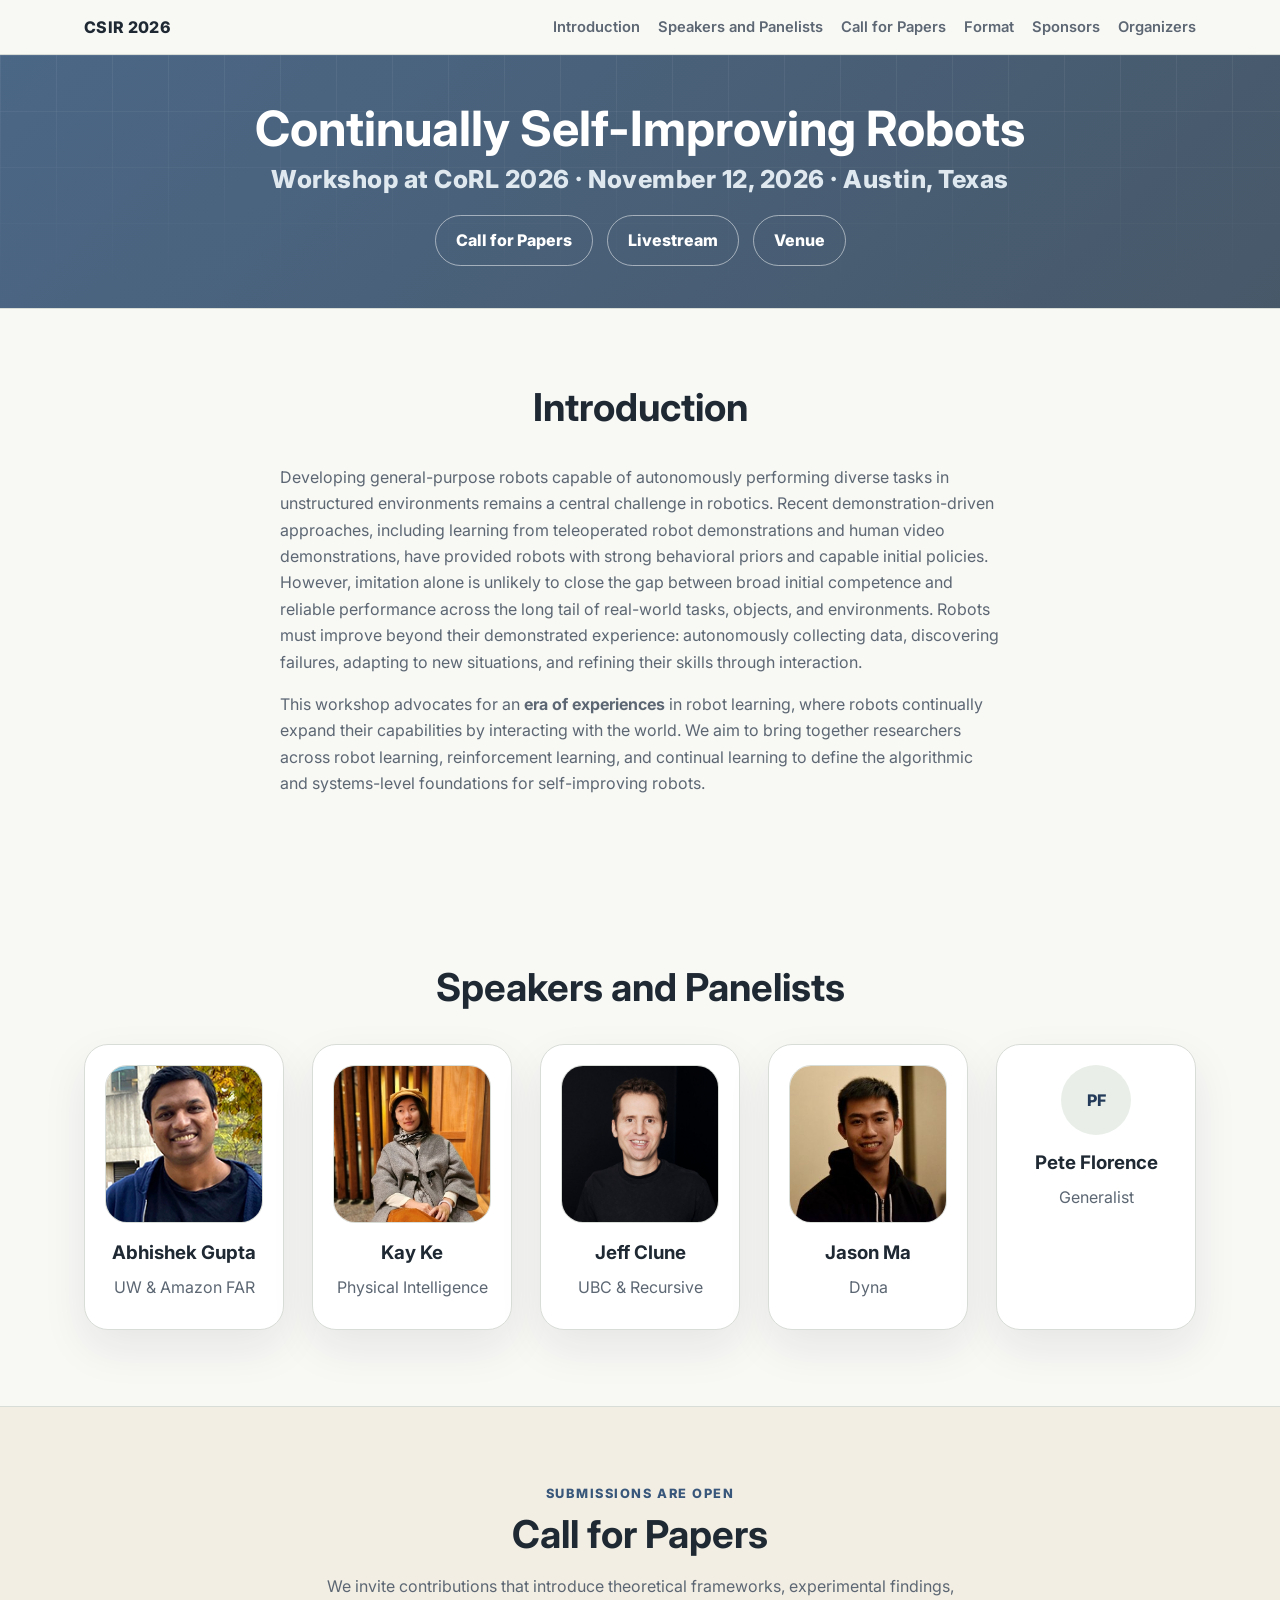
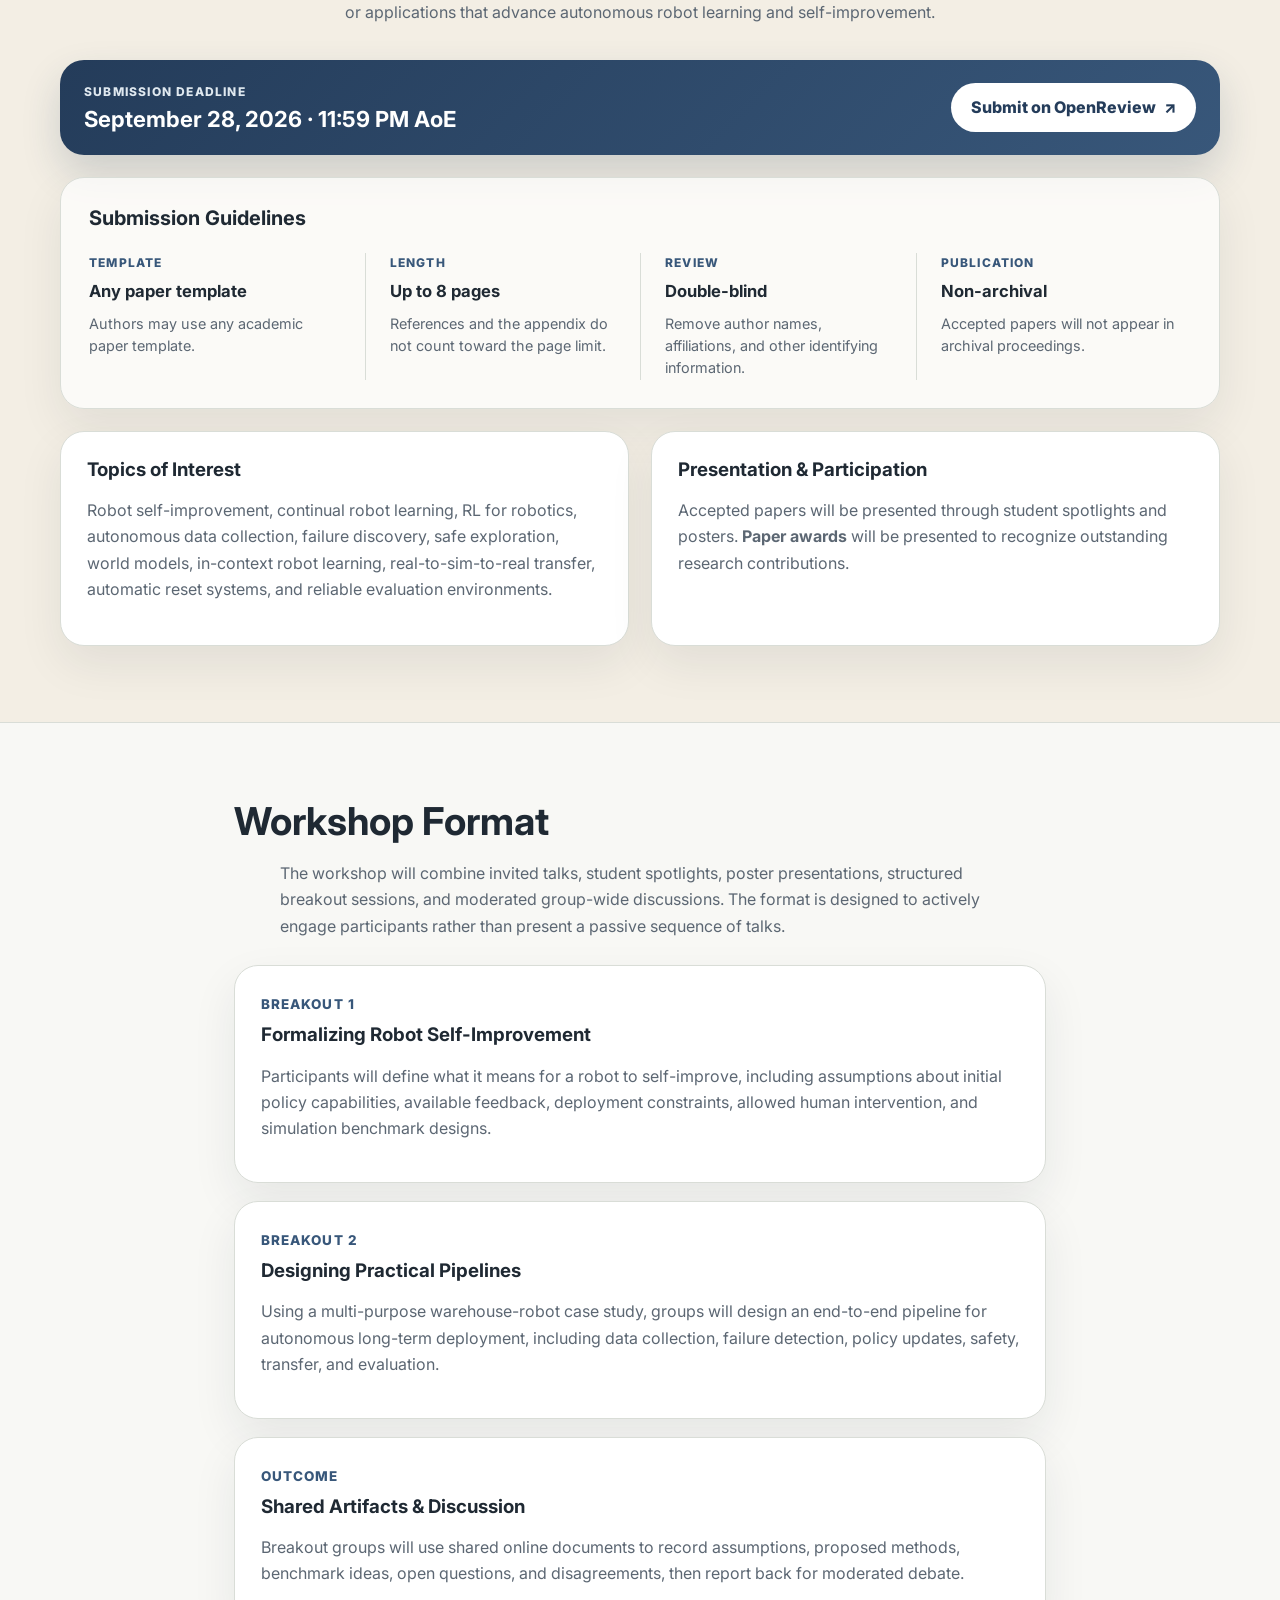
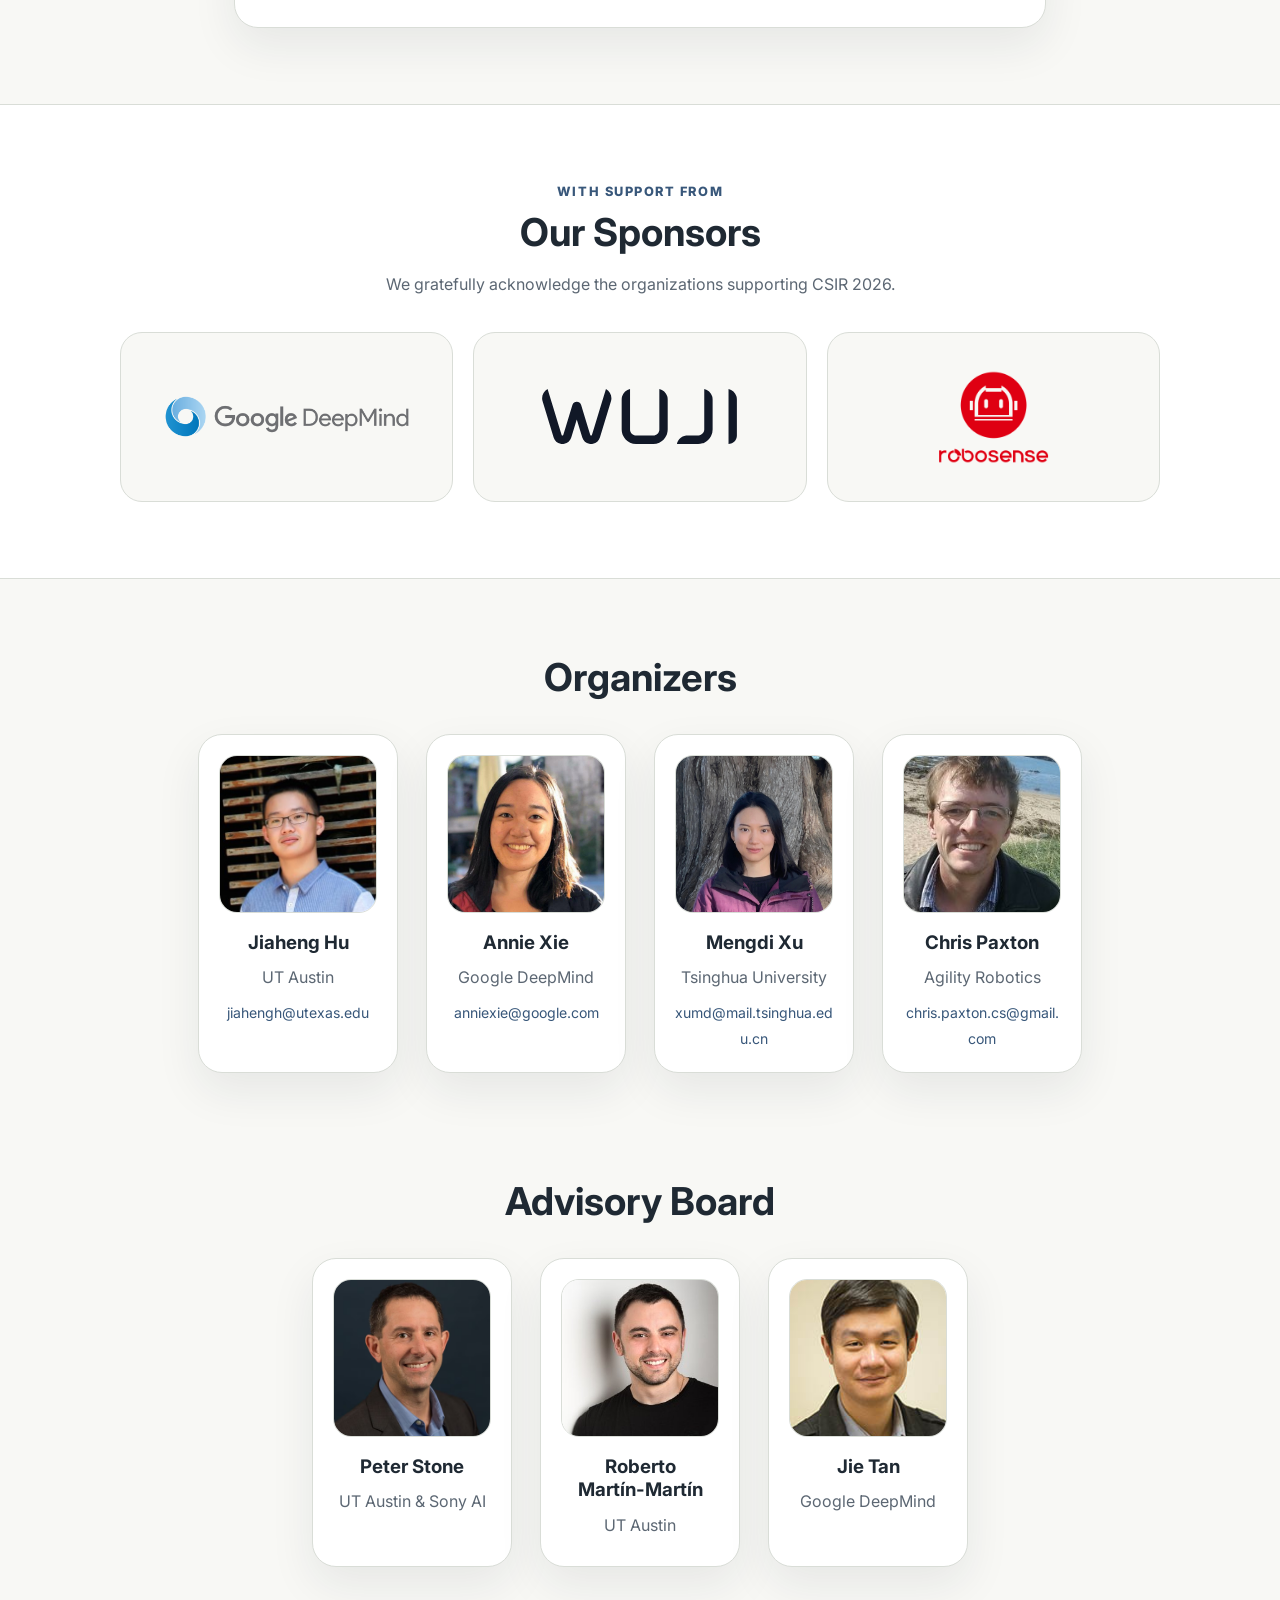
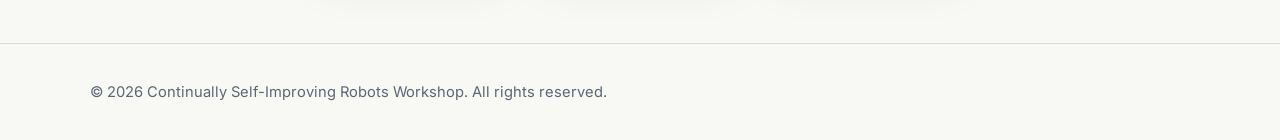
==== commit 75f1a941: "added sponsors" ====
--- a/index.html
+++ b/index.html
@@ -78,6 +78,9 @@
      <a href="#format">
       Format
      </a>
+     <a href="#sponsors">
+      Sponsors
+     </a>
      <!-- <a href="#schedule">
       Schedule
      </a> -->
@@ -390,6 +393,24 @@
      TBD
     </p>
    </section> -->
+   <section class="section sponsors-section" id="sponsors">
+    <div class="section-heading">
+     <p class="section-kicker">With support from</p>
+     <h2>Our Sponsors</h2>
+     <p>We gratefully acknowledge the organizations supporting CSIR 2026.</p>
+    </div>
+    <div class="sponsor-grid">
+     <a class="sponsor-card" href="https://deepmind.google/" rel="noopener noreferrer" target="_blank" aria-label="Visit Google DeepMind">
+      <img class="sponsor-logo sponsor-logo-deepmind" src="images/google-deepmind.png" alt="Google DeepMind"/>
+     </a>
+     <a class="sponsor-card" href="https://wuji.tech/" rel="noopener noreferrer" target="_blank" aria-label="Visit Wuji Technology">
+      <img class="sponsor-logo sponsor-logo-wuji" src="images/wuji-logo.svg" alt="WUJI"/>
+     </a>
+     <a class="sponsor-card" href="https://www.robosense.ai/" rel="noopener noreferrer" target="_blank" aria-label="Visit RoboSense">
+      <img class="sponsor-logo sponsor-logo-robosense" src="images/robosense-logo.png" alt="RoboSense"/>
+     </a>
+    </div>
+   </section>
    <section class="section" id="organizers">
     <div class="section-heading">
      <h2>
--- a/styles.css
+++ b/styles.css
@@ -179,6 +179,46 @@
   grid-template-columns: repeat(3, minmax(0, 1fr));
 }
 
+.sponsors-section {
+  max-width: none;
+  background: #fff;
+  border-top: 1px solid var(--line);
+  border-bottom: 1px solid var(--line);
+}
+.sponsors-section .section-heading,
+.sponsor-grid {
+  max-width: 1040px;
+  margin-left: auto;
+  margin-right: auto;
+}
+.sponsors-section .section-heading p:last-child { margin-left: auto; margin-right: auto; }
+.sponsor-grid {
+  display: grid;
+  grid-template-columns: repeat(3, minmax(0, 1fr));
+  gap: 20px;
+}
+.sponsor-card {
+  min-height: 170px;
+  padding: 34px;
+  display: flex;
+  align-items: center;
+  justify-content: center;
+  border: 1px solid var(--line);
+  border-radius: 22px;
+  background: var(--bg);
+  transition: transform 180ms ease, border-color 180ms ease, box-shadow 180ms ease;
+}
+.sponsor-card:hover {
+  transform: translateY(-3px);
+  border-color: #b9c4ce;
+  box-shadow: var(--shadow);
+}
+.sponsor-card:focus-visible { outline: 3px solid rgba(56, 87, 122, 0.28); outline-offset: 3px; }
+.sponsor-logo { display: block; width: 100%; height: 70px; object-fit: contain; }
+.sponsor-logo-deepmind { max-width: 250px; }
+.sponsor-logo-wuji { max-width: 195px; height: 58px; }
+.sponsor-logo-robosense { max-width: 180px; height: 94px; mix-blend-mode: multiply; }
+
 .schedule-table { overflow: hidden; border: 1px solid var(--line); border-radius: 22px; background: var(--paper); box-shadow: var(--shadow); }
 .schedule-row { display: grid; grid-template-columns: 0.95fr 1.35fr 2fr; gap: 18px; padding: 16px 20px; border-bottom: 1px solid var(--line); color: var(--muted); }
 .schedule-row:last-child { border-bottom: 0; }
@@ -194,7 +234,7 @@
   .nav-links { display: none; width: 100%; flex-direction: column; padding-top: 14px; }
   .nav-links.open { display: flex; }
   .navbar { flex-wrap: wrap; }
-  .two-col, .three-col, .placeholder-grid, .people-grid, #speakers .people-grid, .advisory-grid, .submission-facts { grid-template-columns: 1fr; }
+  .two-col, .three-col, .placeholder-grid, .people-grid, #speakers .people-grid, .advisory-grid, .submission-facts, .sponsor-grid { grid-template-columns: 1fr; }
   .deadline-banner { align-items: flex-start; flex-direction: column; }
   .submission-fact, .submission-fact:first-child, .submission-fact:last-child { padding: 18px 0; border-left: 0; border-top: 1px solid var(--line); }
   .submission-fact:first-child { padding-top: 0; border-top: 0; }
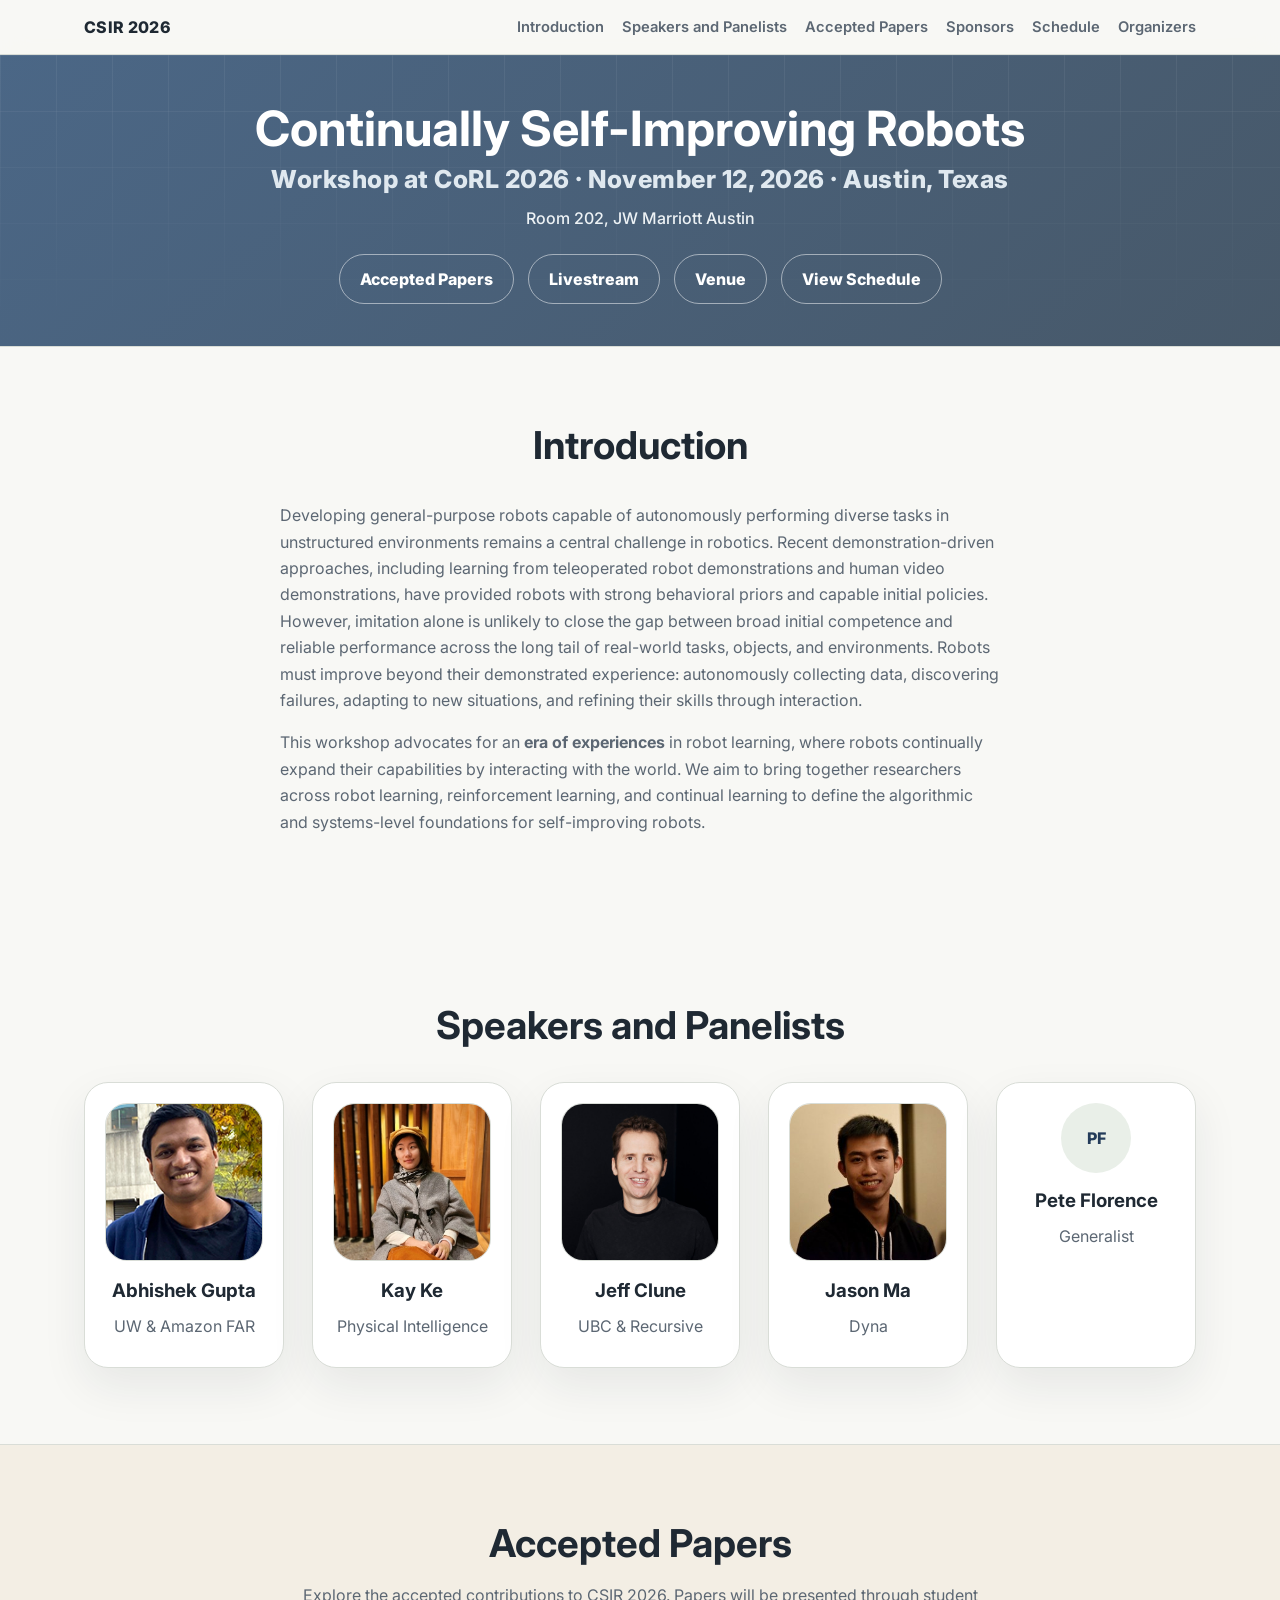
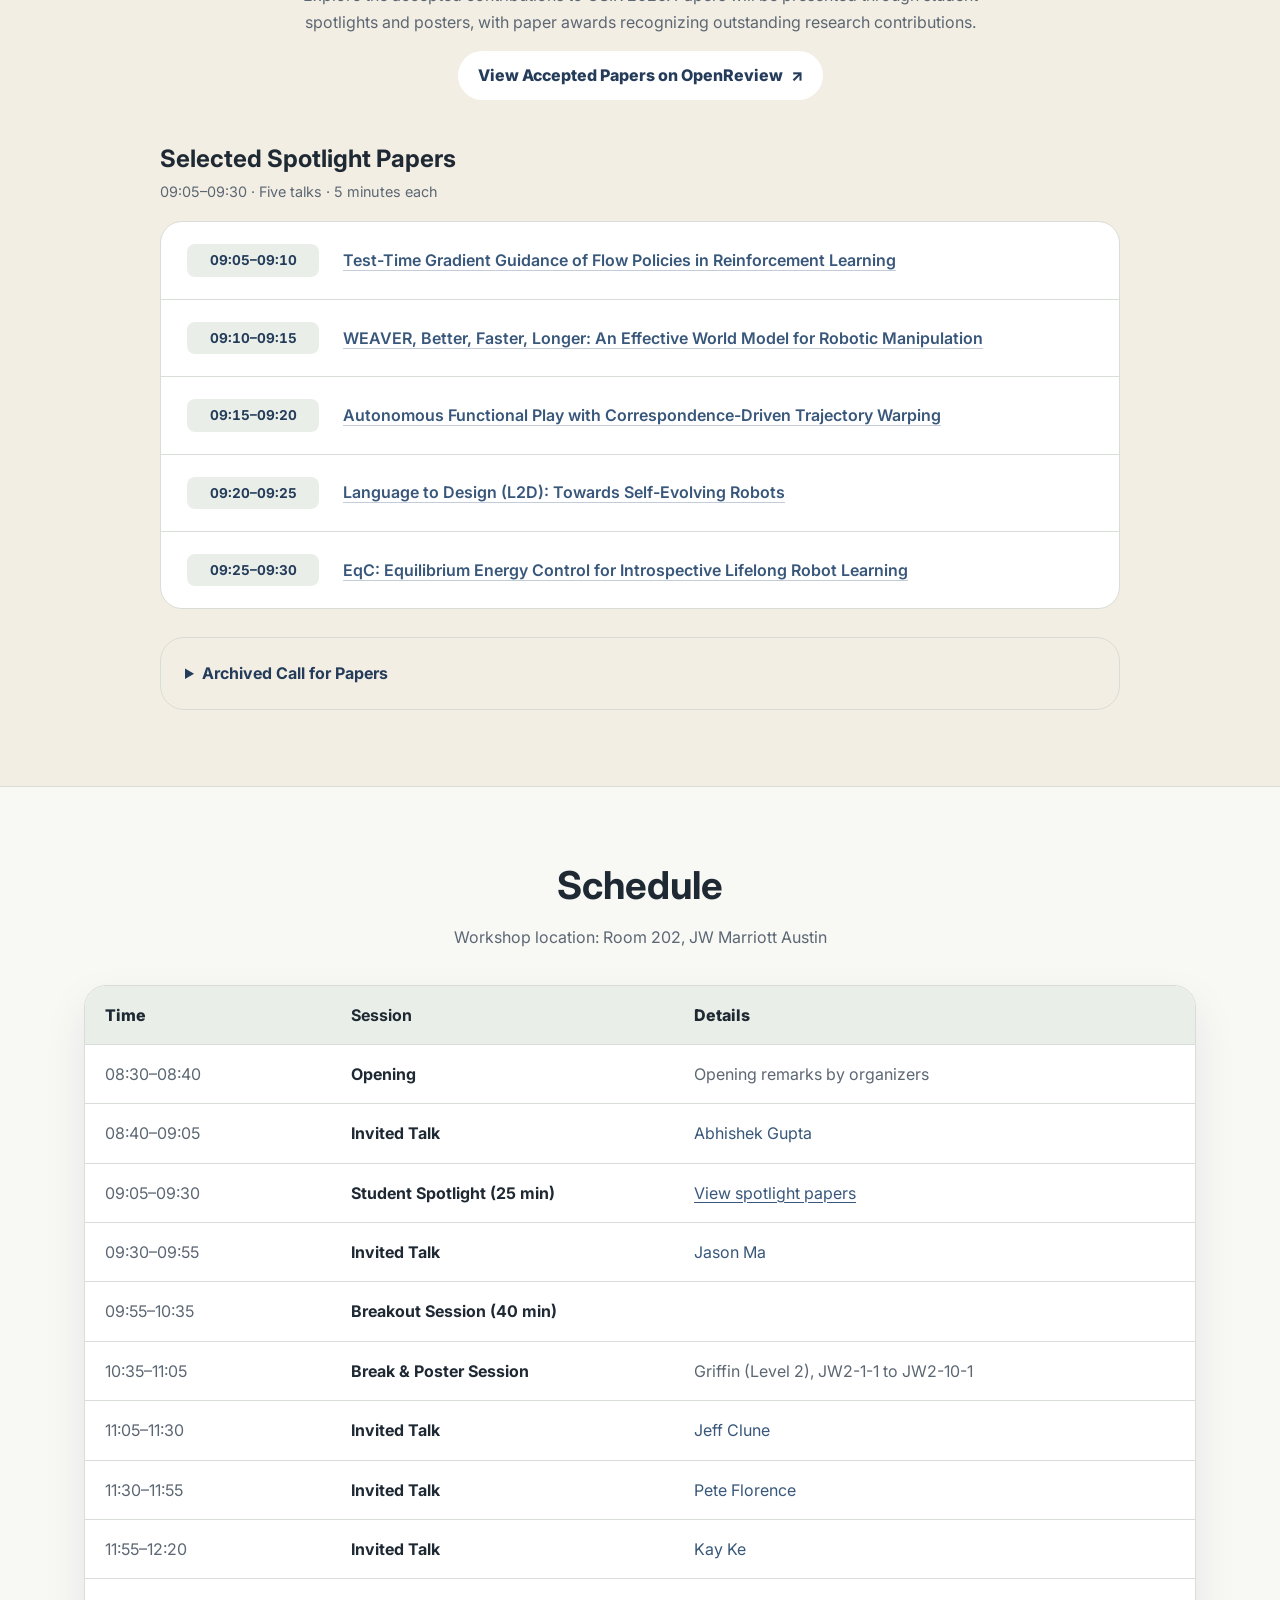
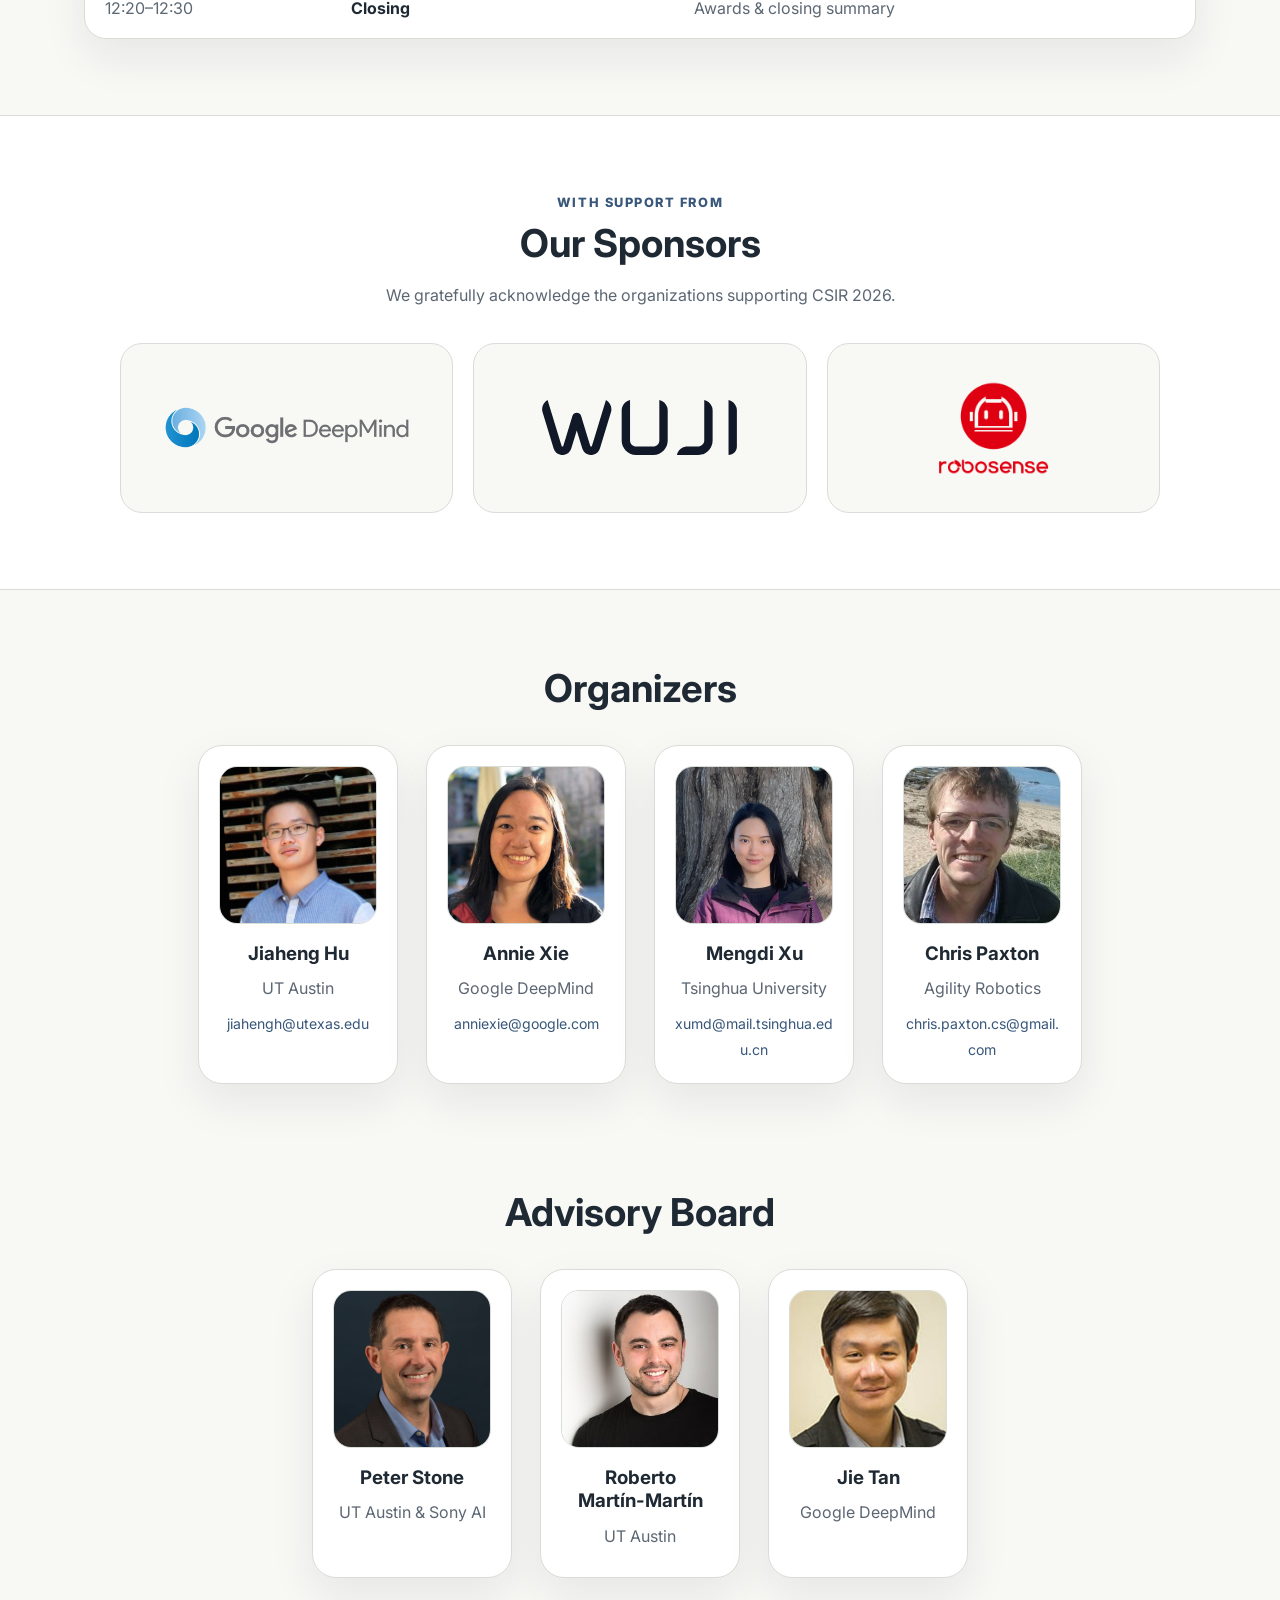
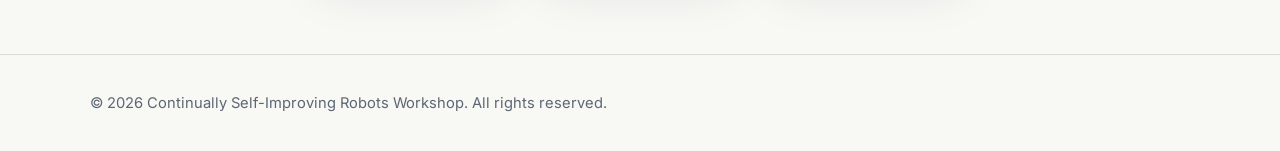
==== commit ee7397f0: "Update workshop schedule, spotlight papers, and venue details" ====
--- a/index.html
+++ b/index.html
@@ -72,18 +72,15 @@
      <a href="#speakers">
       Speakers and Panelists
      </a>
-     <a href="#cfp">
-      Call for Papers
-     </a>
-     <a href="#format">
-      Format
+     <a href="#accepted-papers">
+      Accepted Papers
      </a>
      <a href="#sponsors">
       Sponsors
      </a>
-     <!-- <a href="#schedule">
+     <a href="#schedule">
       Schedule
-     </a> -->
+     </a>
      <a href="#organizers">
       Organizers
      </a>
@@ -101,9 +98,10 @@
      <p class="workshop-title">
       Workshop at CoRL 2026 · November 12, 2026 · Austin, Texas
      </p>
+     <p class="workshop-location">Room 202, JW Marriott Austin</p>
      <div class="hero-actions">
-      <a class="button secondary" href="#cfp">
-       Call for Papers
+      <a class="button secondary" href="#accepted-papers">
+       Accepted Papers
       </a>
       <a class="button secondary" href="">
        Livestream
@@ -111,9 +109,9 @@
       <a class="button secondary" href="https://2026.corl.org/" rel="noopener noreferrer" target="_blank">
        Venue
       </a>
-      <!-- <a class="button secondary" href="#schedule">
+      <a class="button secondary" href="#schedule">
        View Schedule
-      </a> -->
+      </a>
      </div>
     </div>
    </section>
@@ -271,128 +269,181 @@
      </div>
     </div>
    </section>
-   <section class="section accent-section" id="cfp">
-    <div class="section-heading">
-     <p class="section-kicker">
-      Submissions are open
+   <section class="section accent-section" id="accepted-papers">
+    <div class="section-heading">
+     <h2>
+      Accepted Papers
+     </h2>
+     <p>
+      Explore the accepted contributions to CSIR 2026. Papers will be presented through student spotlights and posters, with paper awards recognizing outstanding research contributions.
      </p>
-     <h2>
-      Call for Papers
-     </h2>
-     <p>
-      We invite contributions that introduce theoretical frameworks, experimental findings, or applications that advance autonomous robot learning and self-improvement.
-     </p>
-    </div>
-    <div class="deadline-banner">
-     <div>
-      <span class="deadline-label">
-       Submission deadline
-      </span>
-      <strong>
-       September 28, 2026 · 11:59 PM AoE
-      </strong>
-     </div>
-     <a class="cfp-button" href="https://openreview.net/group?id=robot-learning.org%2FCoRL%2F2026%2FWorkshop%2FCSIR" rel="noopener noreferrer" target="_blank">
-      Submit on OpenReview <span aria-hidden="true">↗</span>
-     </a>
-    </div>
-    <div class="submission-panel">
-     <h3>
-      Submission Guidelines
-     </h3>
-     <div class="submission-facts">
-      <div class="submission-fact">
-       <span>Template</span>
-       <strong>Any paper template</strong>
-       <p>Authors may use any academic paper template.</p>
-      </div>
-      <div class="submission-fact">
-       <span>Length</span>
-       <strong>Up to 8 pages</strong>
-       <p>References and the appendix do not count toward the page limit.</p>
-      </div>
-      <div class="submission-fact">
-       <span>Review</span>
-       <strong>Double-blind</strong>
-       <p>Remove author names, affiliations, and other identifying information.</p>
-      </div>
-      <div class="submission-fact">
-       <span>Publication</span>
-       <strong>Non-archival</strong>
-       <p>Accepted papers will not appear in archival proceedings.</p>
-      </div>
-     </div>
-    </div>
-    <div class="cards two-col cfp-cards">
-     <article class="mini-card">
-      <h3>
-       Topics of Interest
-      </h3>
-      <p>
-       Robot self-improvement, continual robot learning, RL for robotics, autonomous data collection, failure discovery, safe exploration, world models, in-context robot learning, real-to-sim-to-real transfer, automatic reset systems, and reliable evaluation environments.
-      </p>
-     </article>
-     <article class="mini-card">
-      <h3>
-       Presentation &amp; Participation
-      </h3>
-      <p>
-       Accepted papers will be presented through student spotlights and posters. <strong>Paper awards</strong> will be presented to recognize outstanding research contributions.
-      </p>
-     </article>
-    </div>
-   </section>
-   <section class="section narrow" id="format">
-    <h2>
-     Workshop Format
-    </h2>
-    <p>
-     The workshop will combine invited talks, student spotlights, poster presentations, structured breakout sessions, and moderated group-wide discussions. The format is designed to actively engage participants rather than present a passive sequence of talks.
-    </p>
-    <div class="timeline">
-     <div class="timeline-item">
-      <span>
-       Breakout 1
-      </span>
-      <h3>
-       Formalizing Robot Self-Improvement
-      </h3>
-      <p>
-       Participants will define what it means for a robot to self-improve, including assumptions about initial policy capabilities, available feedback, deployment constraints, allowed human intervention, and simulation benchmark designs.
-      </p>
-     </div>
-     <div class="timeline-item">
-      <span>
-       Breakout 2
-      </span>
-      <h3>
-       Designing Practical Pipelines
-      </h3>
-      <p>
-       Using a multi-purpose warehouse-robot case study, groups will design an end-to-end pipeline for autonomous long-term deployment, including data collection, failure detection, policy updates, safety, transfer, and evaluation.
-      </p>
-     </div>
-     <div class="timeline-item">
-      <span>
-       Outcome
-      </span>
-      <h3>
-       Shared Artifacts &amp; Discussion
-      </h3>
-      <p>
-       Breakout groups will use shared online documents to record assumptions, proposed methods, benchmark ideas, open questions, and disagreements, then report back for moderated debate.
-      </p>
-     </div>
-    </div>
-   </section>
-   <!-- <section class="section narrow" id="schedule">
-    <h2>
-     Schedule
-    </h2>
-    <p>
-     TBD
-    </p>
-   </section> -->
+     <a class="cfp-button" href="https://openreview.net/group?id=robot-learning.org/CoRL/2026/Workshop/CSIR#tab-accept" rel="noopener noreferrer" target="_blank">
+      View Accepted Papers on OpenReview <span aria-hidden="true">↗</span>
+     </a>
+    </div>
+    <section class="spotlight-papers" id="spotlight-papers" aria-labelledby="spotlight-heading">
+     <div class="spotlight-heading">
+      <h3 id="spotlight-heading">Selected Spotlight Papers</h3>
+      <p>09:05–09:30 · Five talks · 5 minutes each</p>
+     </div>
+     <ol class="spotlight-list" role="list">
+      <li class="spotlight-paper">
+       <span class="spotlight-time"><time datetime="09:05">09:05</time>–<time datetime="09:10">09:10</time></span>
+       <p><a href="https://openreview.net/forum?id=rcLTiMdxUa" rel="noopener noreferrer" target="_blank">Test-Time Gradient Guidance of Flow Policies in Reinforcement Learning</a></p>
+      </li>
+      <li class="spotlight-paper">
+       <span class="spotlight-time"><time datetime="09:10">09:10</time>–<time datetime="09:15">09:15</time></span>
+       <p><a href="https://openreview.net/forum?id=eKIoWYRtrD" rel="noopener noreferrer" target="_blank">WEAVER, Better, Faster, Longer: An Effective World Model for Robotic Manipulation</a></p>
+      </li>
+      <li class="spotlight-paper">
+       <span class="spotlight-time"><time datetime="09:15">09:15</time>–<time datetime="09:20">09:20</time></span>
+       <p><a href="https://openreview.net/forum?id=l6vBRAdtwZ" rel="noopener noreferrer" target="_blank">Autonomous Functional Play with Correspondence-Driven Trajectory Warping</a></p>
+      </li>
+      <li class="spotlight-paper">
+       <span class="spotlight-time"><time datetime="09:20">09:20</time>–<time datetime="09:25">09:25</time></span>
+       <p><a href="https://openreview.net/forum?id=fi5UmvIKPo" rel="noopener noreferrer" target="_blank">Language to Design (L2D): Towards Self-Evolving Robots</a></p>
+      </li>
+      <li class="spotlight-paper">
+       <span class="spotlight-time"><time datetime="09:25">09:25</time>–<time datetime="09:30">09:30</time></span>
+       <p><a href="https://openreview.net/forum?id=mxyWdjRJgS" rel="noopener noreferrer" target="_blank">EqC: Equilibrium Energy Control for Introspective Lifelong Robot Learning</a></p>
+      </li>
+     </ol>
+    </section>
+    <details class="cfp-archive" id="cfp">
+     <summary>Archived Call for Papers</summary>
+     <div class="section-heading">
+      <p class="section-kicker">
+       Submissions are closed · Archived for reference
+      </p>
+      <h3>
+       Call for Papers
+      </h3>
+      <p>
+       We invited contributions that introduce theoretical frameworks, experimental findings, or applications that advance autonomous robot learning and self-improvement.
+      </p>
+     </div>
+     <div class="deadline-banner">
+      <div>
+       <span class="deadline-label">
+        Submission deadline
+       </span>
+       <strong>
+        September 28, 2026 · 11:59 PM AoE
+       </strong>
+      </div>
+     </div>
+     <div class="submission-panel">
+      <h3>
+       Submission Guidelines
+      </h3>
+      <div class="submission-facts">
+       <div class="submission-fact">
+        <span>Template</span>
+        <strong>Any paper template</strong>
+        <p>Authors may use any academic paper template.</p>
+       </div>
+       <div class="submission-fact">
+        <span>Length</span>
+        <strong>Up to 8 pages</strong>
+        <p>References and the appendix do not count toward the page limit.</p>
+       </div>
+       <div class="submission-fact">
+        <span>Review</span>
+        <strong>Double-blind</strong>
+        <p>Remove author names, affiliations, and other identifying information.</p>
+       </div>
+       <div class="submission-fact">
+        <span>Publication</span>
+        <strong>Non-archival</strong>
+        <p>Accepted papers will not appear in archival proceedings.</p>
+       </div>
+      </div>
+     </div>
+     <div class="cards two-col cfp-cards">
+      <article class="mini-card">
+       <h3>
+        Topics of Interest
+       </h3>
+       <p>
+        Robot self-improvement, continual robot learning, RL for robotics, autonomous data collection, failure discovery, safe exploration, world models, in-context robot learning, real-to-sim-to-real transfer, automatic reset systems, and reliable evaluation environments.
+       </p>
+      </article>
+      <article class="mini-card">
+       <h3>
+        Presentation &amp; Participation
+       </h3>
+       <p>
+        Accepted papers will be presented through student spotlights and posters. <strong>Paper awards</strong> will be presented to recognize outstanding research contributions.
+       </p>
+      </article>
+     </div>
+    </details>
+   </section>
+   <section class="section" id="schedule">
+    <div class="section-heading">
+     <h2 id="schedule-heading">
+      Schedule
+     </h2>
+     <p>Workshop location: Room 202, JW Marriott Austin</p>
+    </div>
+    <div class="schedule-table" role="table" aria-labelledby="schedule-heading">
+     <div class="schedule-row header" role="row">
+      <div role="columnheader">Time</div>
+      <div role="columnheader">Session</div>
+      <div role="columnheader">Details</div>
+     </div>
+     <div class="schedule-row" role="row">
+      <div role="cell">08:30–08:40</div>
+      <div role="cell">Opening</div>
+      <div role="cell">Opening remarks by organizers</div>
+     </div>
+     <div class="schedule-row" role="row">
+      <div role="cell">08:40–09:05</div>
+      <div role="cell">Invited Talk</div>
+      <div role="cell"><a href="https://homes.cs.washington.edu/~abhgupta/" rel="noopener noreferrer" target="_blank">Abhishek Gupta</a></div>
+     </div>
+     <div class="schedule-row" role="row">
+      <div role="cell">09:05–09:30</div>
+      <div role="cell">Student Spotlight (25 min)</div>
+      <div role="cell"><a class="spotlight-schedule-link" href="#spotlight-papers">View spotlight papers</a></div>
+     </div>
+     <div class="schedule-row" role="row">
+      <div role="cell">09:30–09:55</div>
+      <div role="cell">Invited Talk</div>
+      <div role="cell"><a href="https://jasonma2016.github.io/" rel="noopener noreferrer" target="_blank">Jason Ma</a></div>
+     </div>
+     <div class="schedule-row" role="row">
+      <div role="cell">09:55–10:35</div>
+      <div role="cell">Breakout Session (40 min)</div>
+      <div role="cell"></div>
+     </div>
+     <div class="schedule-row" role="row">
+      <div role="cell">10:35–11:05</div>
+      <div role="cell">Break &amp; Poster Session</div>
+      <div role="cell">Griffin (Level 2), JW2-1-1 to JW2-10-1</div>
+     </div>
+     <div class="schedule-row" role="row">
+      <div role="cell">11:05–11:30</div>
+      <div role="cell">Invited Talk</div>
+      <div role="cell"><a href="https://jeffclune.com/" rel="noopener noreferrer" target="_blank">Jeff Clune</a></div>
+     </div>
+     <div class="schedule-row" role="row">
+      <div role="cell">11:30–11:55</div>
+      <div role="cell">Invited Talk</div>
+      <div role="cell"><a href="https://www.peteflorence.com/" rel="noopener noreferrer" target="_blank">Pete Florence</a></div>
+     </div>
+     <div class="schedule-row" role="row">
+      <div role="cell">11:55–12:20</div>
+      <div role="cell">Invited Talk</div>
+      <div role="cell"><a href="https://kayke.xyz/" rel="noopener noreferrer" target="_blank">Kay Ke</a></div>
+     </div>
+     <div class="schedule-row" role="row">
+      <div role="cell">12:20–12:30</div>
+      <div role="cell">Closing</div>
+      <div role="cell">Awards &amp; closing summary</div>
+     </div>
+    </div>
+   </section>
    <section class="section sponsors-section" id="sponsors">
     <div class="section-heading">
      <p class="section-kicker">With support from</p>
--- a/styles.css
+++ b/styles.css
@@ -74,6 +74,7 @@
   mask-image: linear-gradient(to bottom, black, transparent 95%);
 }
 .hero-content { position: relative; max-width: 1160px; margin: 0 auto; text-align: center; }
+.workshop-location { margin: 12px auto 0; color: #edf2f5; font-size: 1rem; font-weight: 500; }
 .eyebrow { margin: 0 0 12px; font-weight: 800; letter-spacing: 0.13em; text-transform: uppercase; color: #dfe8ef; }
 .workshop-title {
   margin: 10px auto 0;
@@ -135,6 +136,24 @@
 .deadline-label { display: block; margin-bottom: 3px; color: #dfe8ef; font-size: 0.75rem; font-weight: 800; letter-spacing: 0.1em; text-transform: uppercase; }
 .cfp-button { display: inline-flex; align-items: center; justify-content: center; gap: 8px; flex: 0 0 auto; padding: 11px 20px; border-radius: 999px; background: #fff; color: var(--primary-dark); font-weight: 800; }
 .cfp-button:hover { background: var(--accent); color: var(--primary-dark); }
+#accepted-papers > .section-heading > p { margin-left: auto; margin-right: auto; }
+.spotlight-papers { max-width: 960px; margin: 44px auto 28px; scroll-margin-top: 100px; }
+.spotlight-heading { margin-bottom: 18px; }
+.spotlight-heading h3 { margin-bottom: 6px; font-size: clamp(1.2rem, 2.5vw, 1.5rem); }
+.spotlight-heading p { margin: 0; font-size: 0.9rem; }
+.spotlight-list { margin: 0; padding: 0; list-style: none; overflow: hidden; border: 1px solid var(--line); border-radius: 22px; background: var(--paper); }
+.spotlight-paper { display: grid; grid-template-columns: 132px minmax(0, 1fr); align-items: start; gap: 24px; margin: 0; padding: 22px 26px; border-bottom: 1px solid var(--line); }
+.spotlight-paper:last-child { border-bottom: 0; }
+.spotlight-time { display: block; padding: 5px 10px; border-radius: 8px; background: var(--accent); color: var(--primary-dark); font-size: 0.85rem; font-weight: 700; font-variant-numeric: tabular-nums; text-align: center; white-space: nowrap; }
+.spotlight-paper p { align-self: center; margin: 0; max-width: none; color: var(--ink); font-size: 1rem; font-weight: 600; line-height: 1.55; }
+.spotlight-paper a { text-decoration: underline; text-decoration-color: rgba(56, 87, 122, 0.3); text-underline-offset: 4px; }
+.spotlight-paper a:hover { text-decoration-color: currentColor; }
+.spotlight-paper a:focus-visible { outline: 2px solid var(--primary); outline-offset: 4px; border-radius: 2px; }
+.spotlight-schedule-link { text-decoration: underline; text-underline-offset: 3px; }
+.cfp-archive { max-width: 960px; margin: 0 auto; padding: 22px 24px; border: 1px solid var(--line); border-radius: 24px; }
+.cfp-archive > summary { cursor: pointer; color: var(--primary-dark); font-weight: 700; }
+.cfp-archive[open] > summary { margin-bottom: 28px; }
+.cfp-archive > summary:focus-visible { outline: 3px solid var(--primary); outline-offset: 5px; border-radius: 4px; }
 .submission-panel {
   max-width: 1160px;
   margin: 0 auto 22px;
@@ -243,6 +262,11 @@
   .hero { padding: 42px 20px 38px; }
 }
 
+@media (max-width: 600px) {
+  .spotlight-paper { grid-template-columns: minmax(0, 1fr); gap: 10px; padding: 20px; }
+  .spotlight-time { justify-self: start; }
+}
+
 @media (min-width: 980px) {
   h1, .subtitle { white-space: nowrap; }
 }
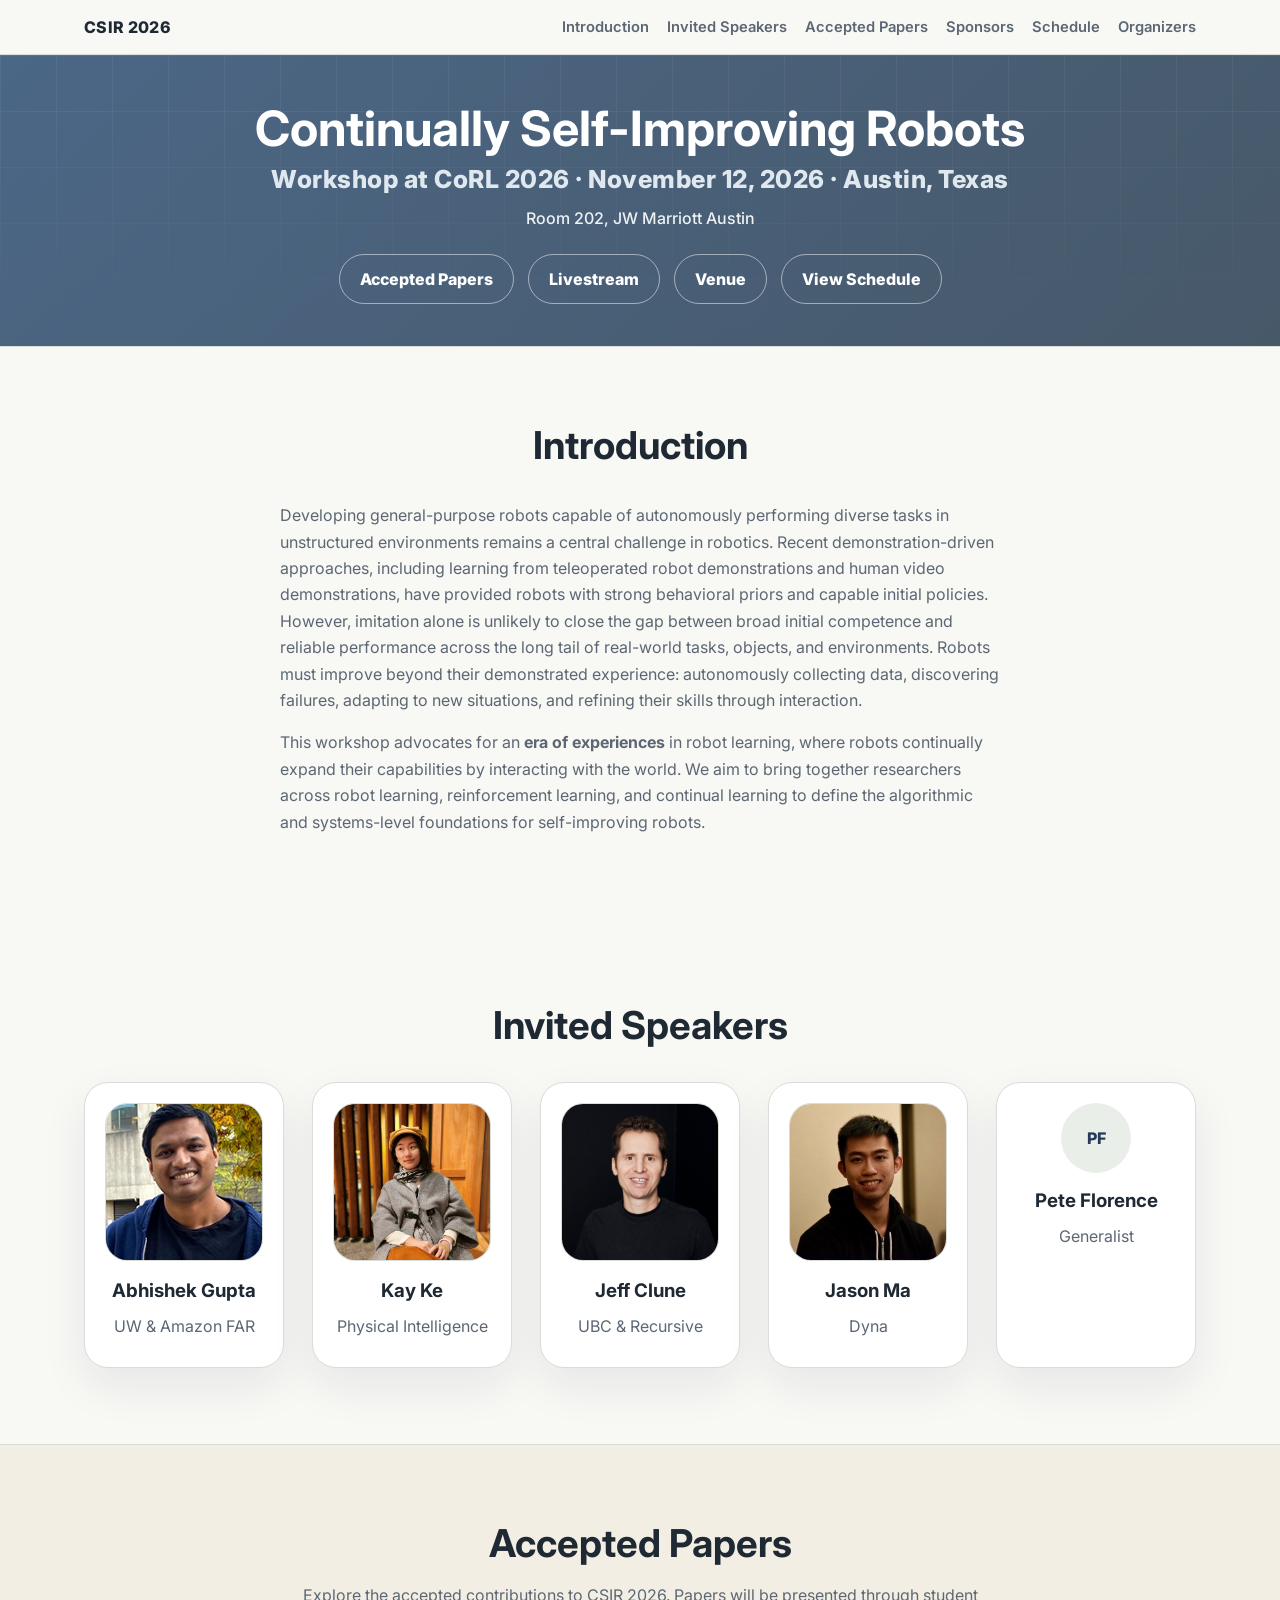
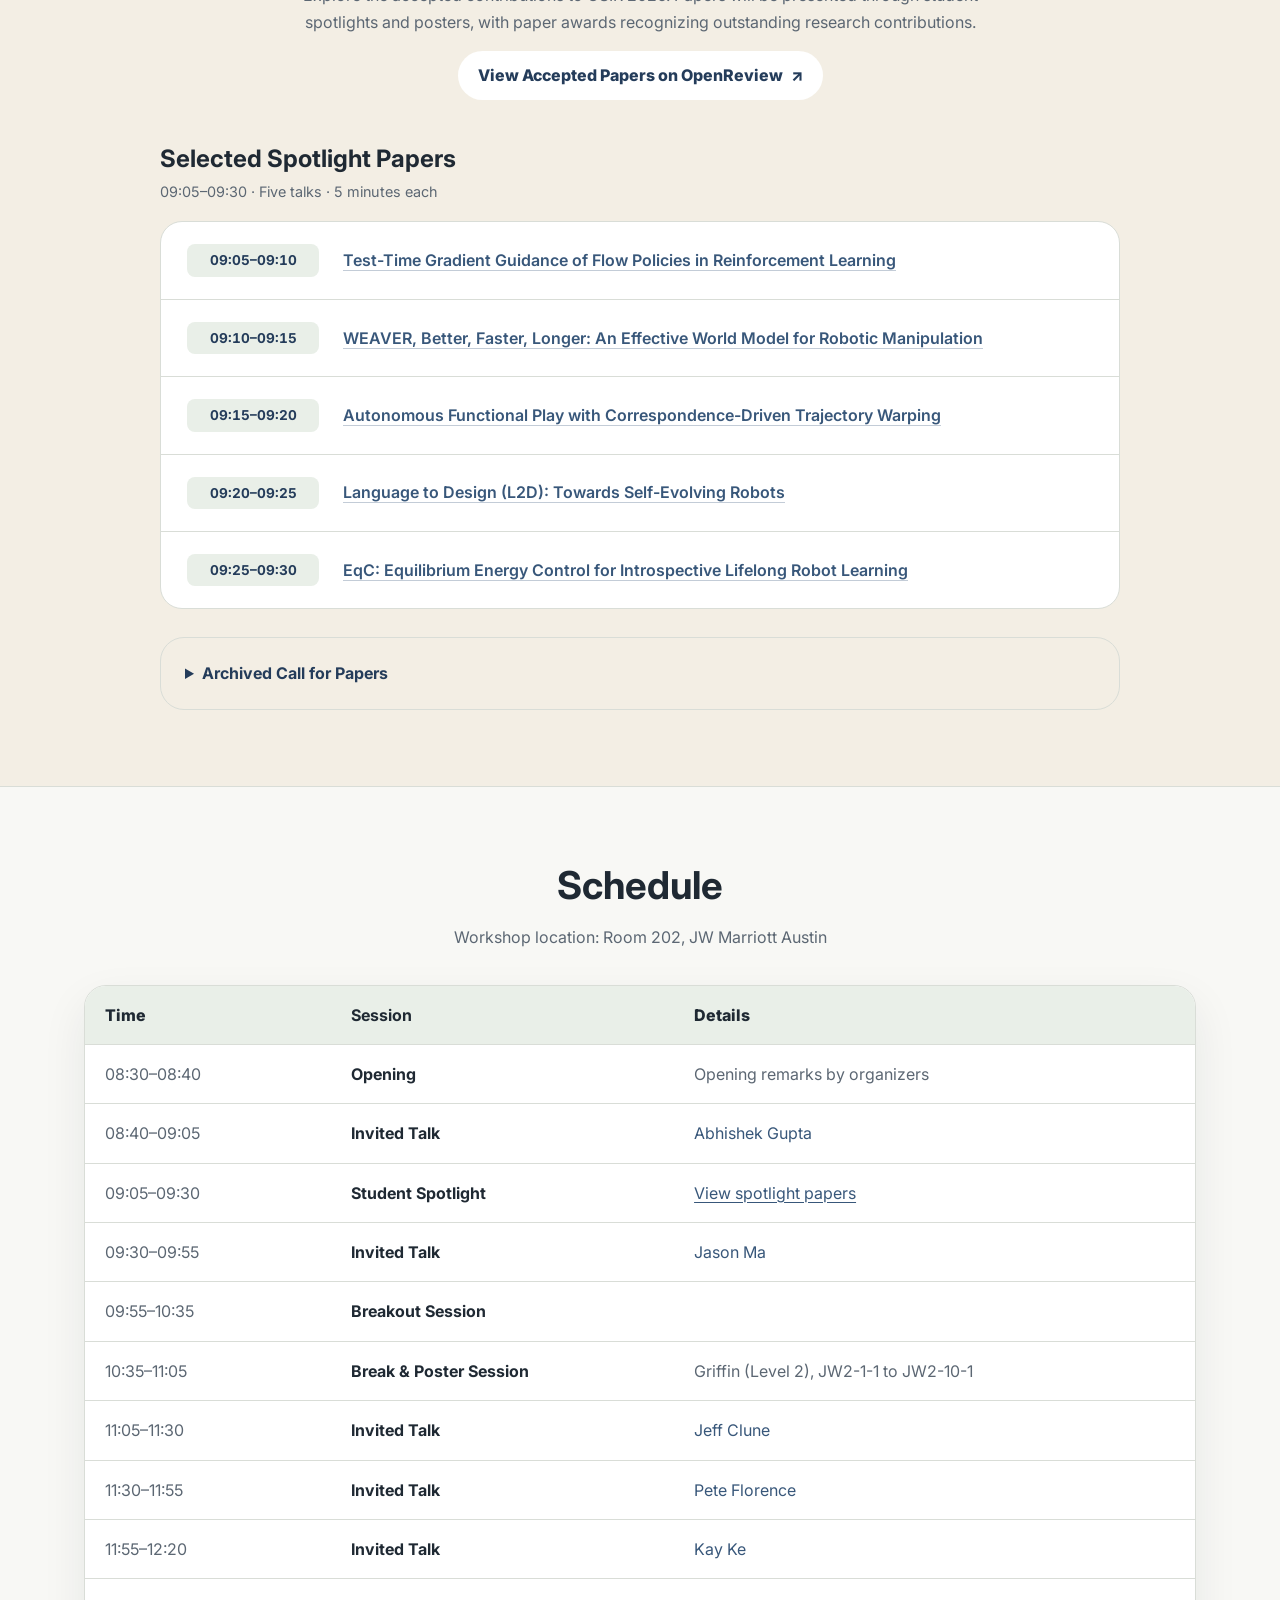
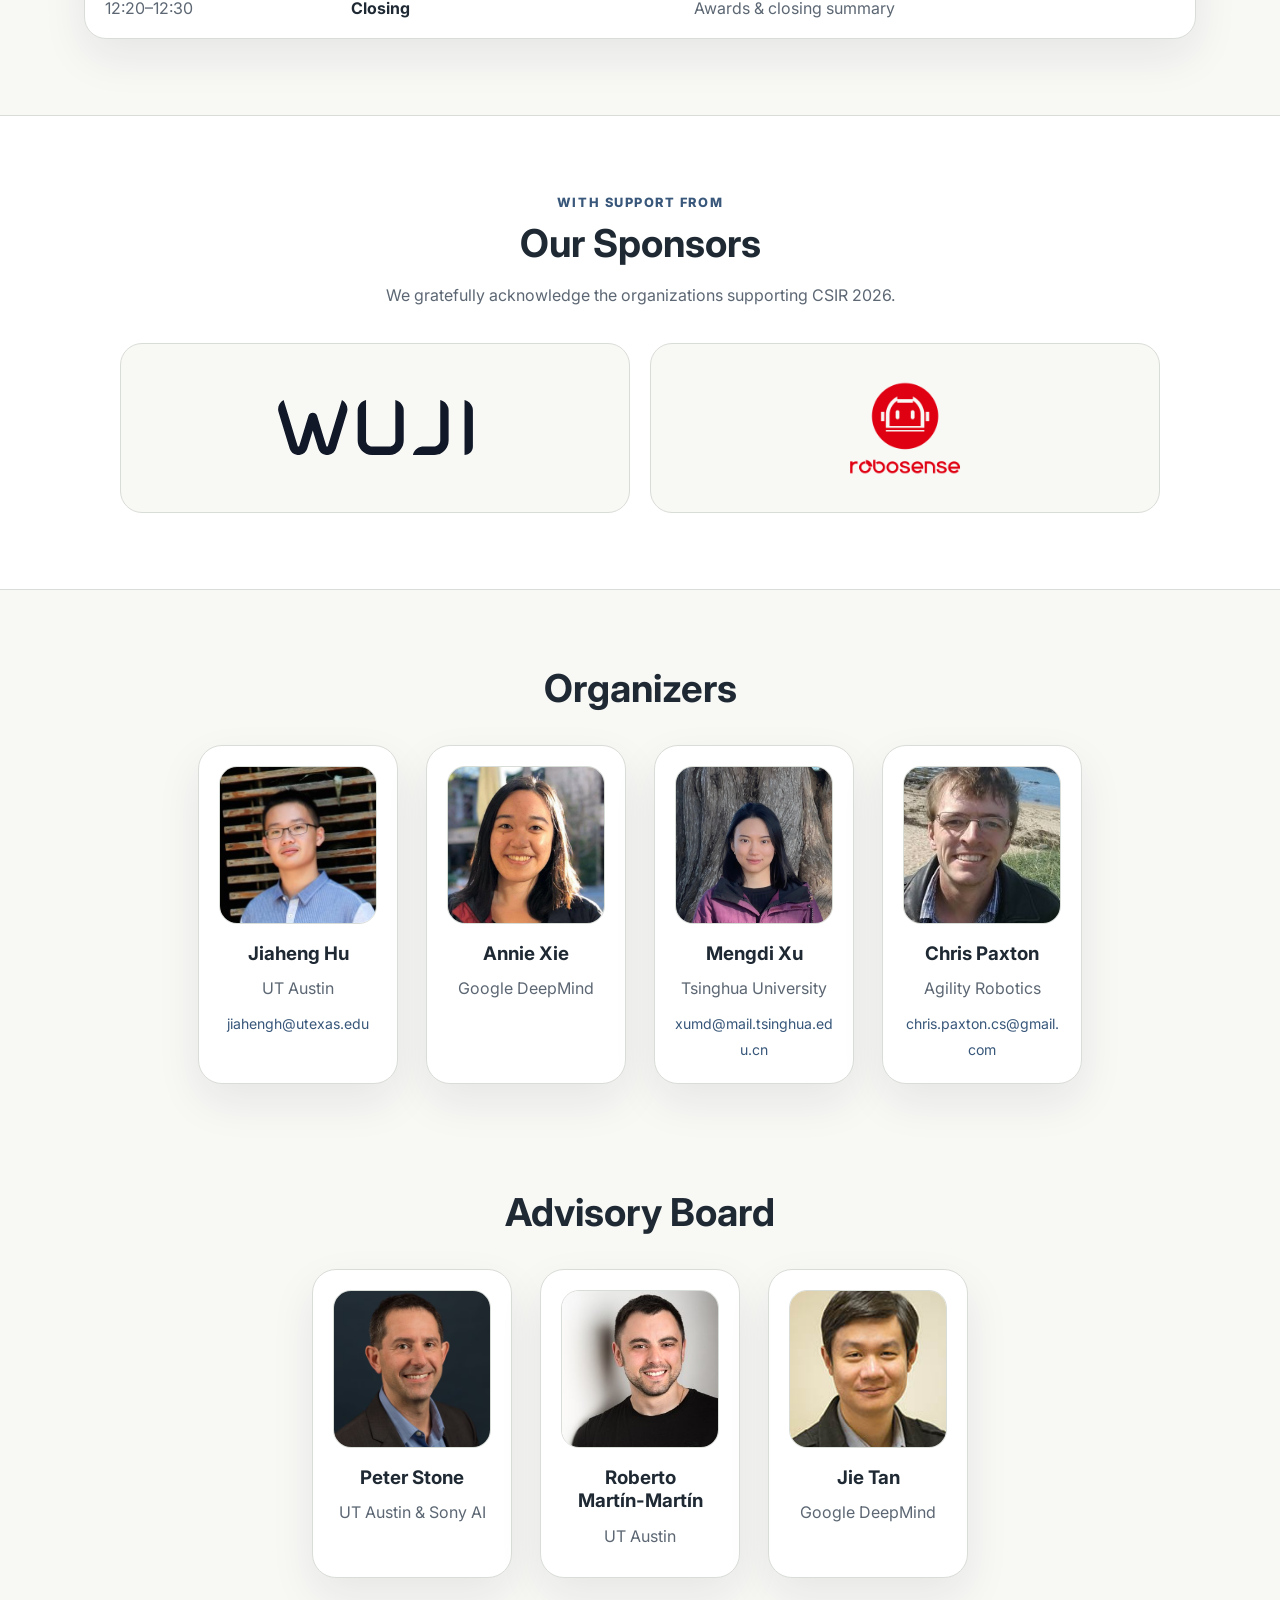
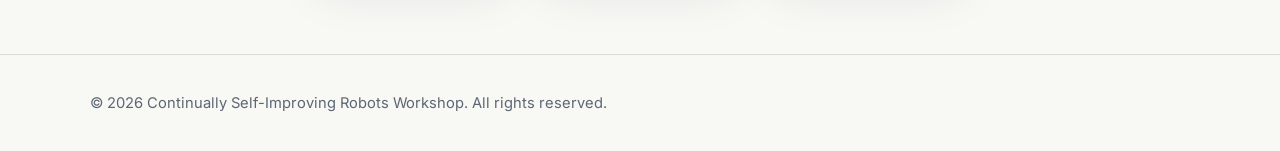
==== commit 525942e3: "Rename invited speakers and simplify schedule labels" ====
--- a/index.html
+++ b/index.html
@@ -70,7 +70,7 @@
       Topics
      </a> -->
      <a href="#speakers">
-      Speakers and Panelists
+      Invited Speakers
      </a>
      <a href="#accepted-papers">
       Accepted Papers
@@ -103,7 +103,7 @@
       <a class="button secondary" href="#accepted-papers">
        Accepted Papers
       </a>
-      <a class="button secondary" href="">
+      <a class="button secondary" href="https://utexas.zoom.us/j/86967967165?pwd=IsniZbzYT5m2Of1deGoT6TxkL658Ei.1" rel="noopener noreferrer" target="_blank">
        Livestream
       </a>
       <a class="button secondary" href="https://2026.corl.org/" rel="noopener noreferrer" target="_blank">
@@ -203,7 +203,7 @@
    <section class="section" id="speakers">
     <div class="section-heading">
      <h2>
-      Speakers and Panelists
+      Invited Speakers
      </h2>
     </div>
     <div class="people-grid">
@@ -404,7 +404,7 @@
      </div>
      <div class="schedule-row" role="row">
       <div role="cell">09:05–09:30</div>
-      <div role="cell">Student Spotlight (25 min)</div>
+      <div role="cell">Student Spotlight</div>
       <div role="cell"><a class="spotlight-schedule-link" href="#spotlight-papers">View spotlight papers</a></div>
      </div>
      <div class="schedule-row" role="row">
@@ -414,7 +414,7 @@
      </div>
      <div class="schedule-row" role="row">
       <div role="cell">09:55–10:35</div>
-      <div role="cell">Breakout Session (40 min)</div>
+      <div role="cell">Breakout Session</div>
       <div role="cell"></div>
      </div>
      <div class="schedule-row" role="row">
@@ -451,9 +451,6 @@
      <p>We gratefully acknowledge the organizations supporting CSIR 2026.</p>
     </div>
     <div class="sponsor-grid">
-     <a class="sponsor-card" href="https://deepmind.google/" rel="noopener noreferrer" target="_blank" aria-label="Visit Google DeepMind">
-      <img class="sponsor-logo sponsor-logo-deepmind" src="images/google-deepmind.png" alt="Google DeepMind"/>
-     </a>
      <a class="sponsor-card" href="https://wuji.tech/" rel="noopener noreferrer" target="_blank" aria-label="Visit Wuji Technology">
       <img class="sponsor-logo sponsor-logo-wuji" src="images/wuji-logo.svg" alt="WUJI"/>
      </a>
@@ -495,9 +492,6 @@
       <p>
        Google DeepMind
       </p>
-      <a href="mailto:anniexie@google.com">
-       anniexie@google.com
-      </a>
      </div>
      <div class="person">
       <img alt="Mengdi Xu headshot" class="headshot" onerror="this.style.display='none'; this.nextElementSibling.style.display='grid';" src="images/mengdi-xu.jpg"/>
--- a/styles.css
+++ b/styles.css
@@ -213,7 +213,7 @@
 .sponsors-section .section-heading p:last-child { margin-left: auto; margin-right: auto; }
 .sponsor-grid {
   display: grid;
-  grid-template-columns: repeat(3, minmax(0, 1fr));
+  grid-template-columns: repeat(2, minmax(0, 1fr));
   gap: 20px;
 }
 .sponsor-card {
@@ -234,7 +234,6 @@
 }
 .sponsor-card:focus-visible { outline: 3px solid rgba(56, 87, 122, 0.28); outline-offset: 3px; }
 .sponsor-logo { display: block; width: 100%; height: 70px; object-fit: contain; }
-.sponsor-logo-deepmind { max-width: 250px; }
 .sponsor-logo-wuji { max-width: 195px; height: 58px; }
 .sponsor-logo-robosense { max-width: 180px; height: 94px; mix-blend-mode: multiply; }
 
